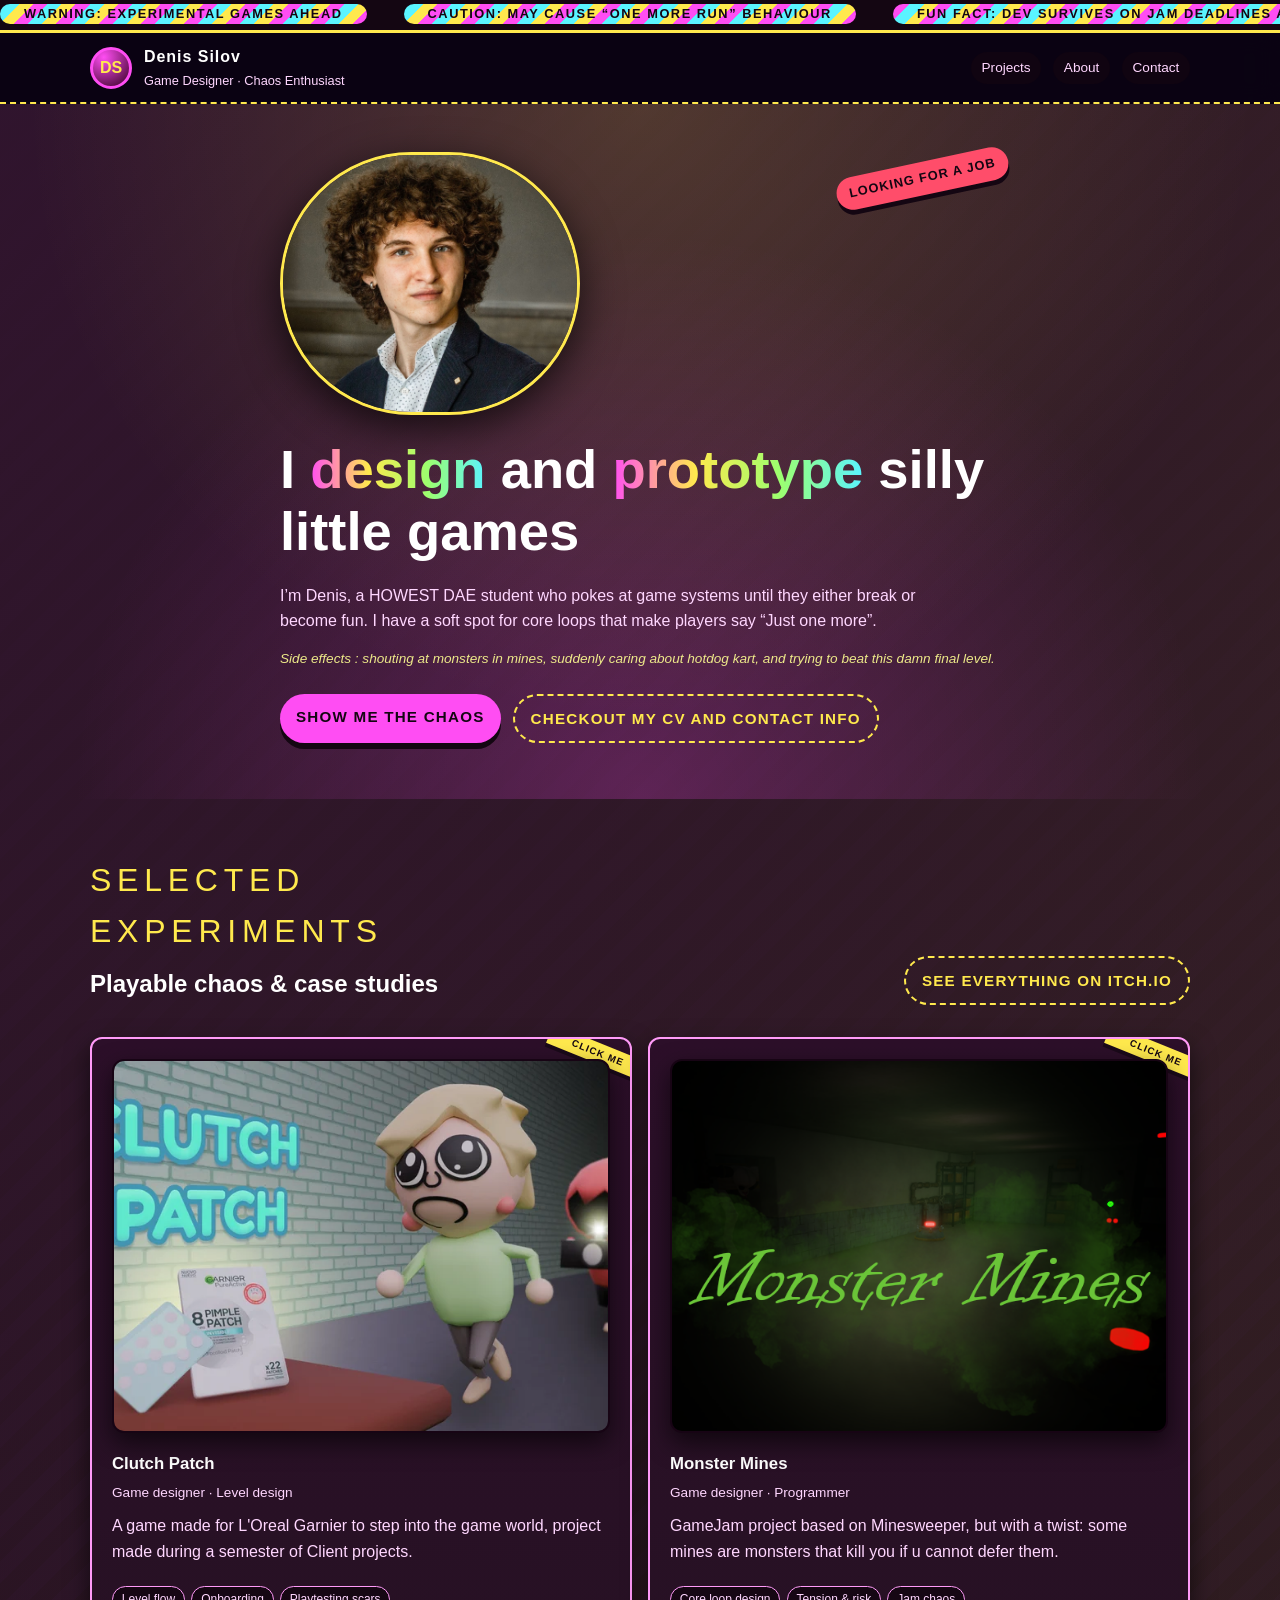
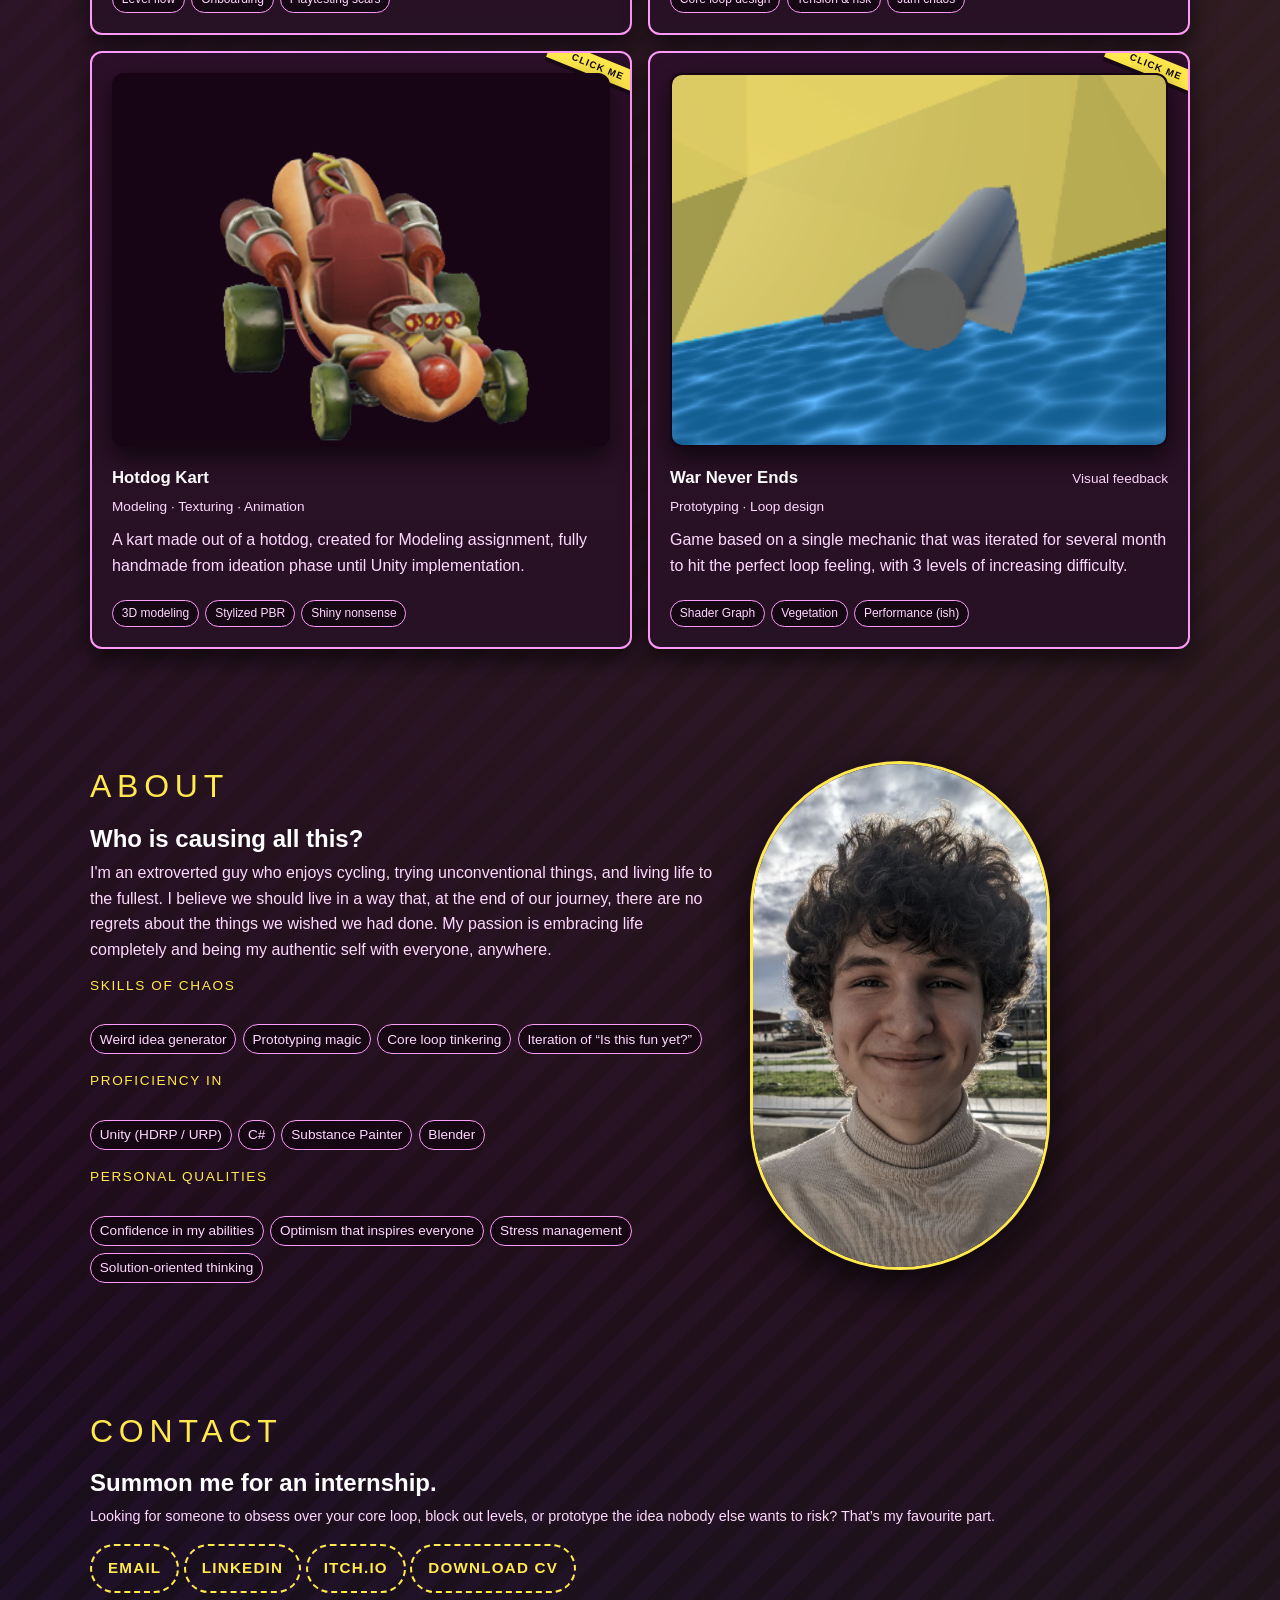
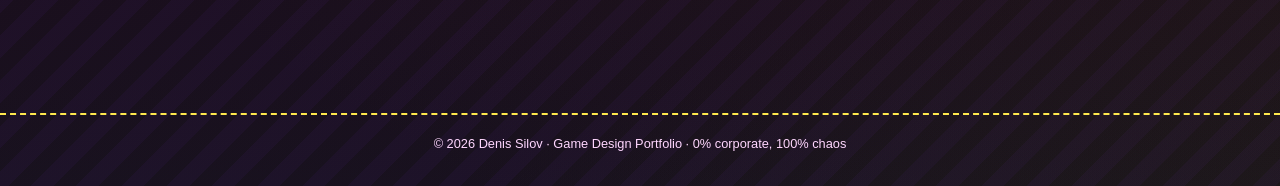
==== index.html @ 039839fe "Quick fixes" ====
<!DOCTYPE html>
<html lang="en">
<head>
  <meta charset="UTF-8" />
  <meta name="viewport" content="width=device-width, initial-scale=1.0" />
  <title>DENIS SILOV –  PORTFOLIO</title>

  <!-- MAXIMUM CHAOS STYLES -->
  <style>
    :root {
      --bg: #2a0f26;
      --surface: #271124;
      --text: #ffffff;
      --muted: #ffd7ff;
      --primary: #ff4df3;
      --primary-hover: #8fd6db;
      --border: #ff9af8;
      --container: 1100px;
      --radius: 12px;
      --shadow: 0 10px 25px rgba(0, 0, 0, 0.6);
      --pink: #ff4df3;
      --yellow: #ffe94d;
      --lime: #9dff6e;
      --cyan: #5af4ff;
      --danger: #ff4d6a;
    }

    *,
    *::before,
    *::after {
      box-sizing: border-box;
    }

    html,
    body {
      margin: 0;
      padding: 0;
    }

    body {
      font-family: Inter, Segoe UI, Roboto, Arial, sans-serif;
      line-height: 1.6;
      color: var(--text);
      min-height: 100vh;
      background:
        radial-gradient(circle at 0% 0%, #30142e 0, transparent 55%),
        radial-gradient(circle at 100% 0%, #494315 0, transparent 55%),
        radial-gradient(circle at 0% 100%, #165256 0, transparent 55%),
        radial-gradient(circle at 100% 100%, #355825 0, transparent 55%),
        repeating-linear-gradient(
          135deg,
          #140612 0,
          #140612 16px,
          #1b0820 16px,
          #1b0820 32px
        );
      background-size: 200% 200%;
      animation: bg-chaos 120s linear infinite;
    }

    img {
      max-width: 100%;
      display: block;
      border-radius: 8px;
    }

    a {
      color: var(--yellow);
      text-decoration: none;
    }
    a:hover {
      color: var(--primary-hover);
    }

    .container {
      width: min(100% - 2rem, var(--container));
      margin-inline: auto;
    }

    /* ANIMATIONS */

    @keyframes bg-chaos {
      0% { background-position: 0% 0%; }
      25% { background-position: 100% 0%; }
      50% { background-position: 100% 100%; }
      75% { background-position: 0% 100%; }
      100% { background-position: 0% 0%; }
    }

    @keyframes wiggle {
      0% { transform: rotate(-3deg); }
      25% { transform: rotate(2deg); }
      50% { transform: rotate(-1deg); }
      75% { transform: rotate(3deg); }
      100% { transform: rotate(0deg); }
    }

    @keyframes pulse-border {
      0%, 100% { box-shadow: 0 0 0 0 rgba(255, 77, 243, 0.5); }
      50% { box-shadow: 0 0 40px 6px rgba(255, 233, 77, 0.95); }
    }

    @keyframes rainbow-text {
      0% { filter: hue-rotate(0deg); }
      100% { filter: hue-rotate(360deg); }
    }

    @keyframes floaty {
      0%,100% { transform: translateY(0); }
      50% { transform: translateY(-6px); }
    }

    @keyframes sticker-bob {
      0%,100% { transform: translateY(0) rotate(-6deg); }
      50% { transform: translateY(-6px) rotate(-12deg); }
    }

    @keyframes marquee-scroll {
      0% { transform: translateX(0); }
      100% { transform: translateX(-50%); }
    }

    @keyframes tag-pop {
      0% { transform: scale(1); }
      50% { transform: scale(1.08); }
      100% { transform: scale(1); }
    }

    /* TICKER */

    .ticker-wrapper {
      overflow: hidden;
      background: #140612;
      border-bottom: 3px solid var(--yellow);
    }

    .ticker {
      display: inline-block;
      white-space: nowrap;
      animation: marquee-scroll 18s linear infinite;
      font-size: 0.8rem;
      font-weight: 800;
      text-transform: uppercase;
      letter-spacing: 0.12em;
      padding: 0.3rem 0;
      color: #140612;
    }

    .ticker span {
      background: repeating-linear-gradient(
        -45deg,
        #ff4df3 0,
        #ff4df3 10px,
        #ffe94d 10px,
        #ffe94d 20px,
        #5af4ff 20px,
        #5af4ff 30px
      );
      padding: 0.15rem 1.5rem;
      margin-right: 2rem;
      border-radius: 999px;
    }

    /* Header / nav */

    header {
      position: sticky;
      top: 0;
      background: rgba(10, 3, 18, 0.97);
      backdrop-filter: blur(10px);
      border-bottom: 2px dashed var(--yellow);
      z-index: 50;
    }

    .nav {
      display: flex;
      align-items: center;
      justify-content: space-between;
      gap: 1rem;
      padding: 0.7rem 0;
    }

    .nav-left {
      display: flex;
      align-items: center;
      gap: 0.75rem;
    }

    .logo {
      width: 42px;
      height: 42px;
      border-radius: 999px;
      border: 3px solid var(--primary);
      display: flex;
      align-items: center;
      justify-content: center;
      font-size: 1rem;
      font-weight: 900;
      color: var(--yellow);
      background: radial-gradient(circle at 30% 20%, #ff4df3, #350020);
      animation: pulse-border 2.2s infinite;
      cursor: pointer;
       transition: 0.15s ease;
    }
    .logo:hover {
        transform: translateY(-3px);
      box-shadow: 0 0 40px 6px rgba(255, 233, 77, 0.95);

    }

    .brand-text {
      display: flex;
      flex-direction: column;
      gap: 0.05rem;
    }

    .brand-name {
      font-size: 1rem;
      font-weight: 800;
      letter-spacing: 0.06em;
    }

    .brand-role {
      font-size: 0.8rem;
      color: var(--muted);
    }

    .nav-links {
      display: flex;
      gap: 0.75rem;
      flex-wrap: wrap;
      font-size: 0.85rem;
    }

    .nav-links a {
      color: var(--muted);
      padding: 0.25rem 0.6rem;
      border-radius: 999px;
      border: 1px solid transparent;
      background: rgba(20, 6, 18, 0.6);
    }

    .nav-links a:hover {
      color: var(--yellow);
      border-color: var(--primary);
      background: rgba(255, 77, 243, 0.2);
      animation: wiggle 0.35s ease-in-out;
    }

    /* Sections */

    main {
      padding-bottom: 4rem;
    }

    section {
      padding: 3.5rem 0;
      position: relative;
    }

    h1, h2, h3 {
      margin: 0 0 0.5rem;
      line-height: 1.15;
    }

    p {
      margin: 0 0 0.75rem;
      color: var(--muted);
    }

    .section-label {
      font-size: 2REM;
      text-transform: uppercase;
      letter-spacing: 0.18em;
      color: var(--yellow);
      margin-bottom: 0.75rem;
    }

    /* Hero */

    .hero {
      padding-top: 3rem;
      background:
        radial-gradient(circle at top, rgba(255, 233, 77, 0.16), transparent 65%),
        radial-gradient(circle at bottom, rgba(255, 77, 243, 0.22), transparent 60%);
    }

    .hero-grid {
      max-width: 720px;
      margin-inline: auto;
      position: relative;
    }

    .hero-text {
      text-align: left;
      position: relative;
      z-index: 2;
    }

    .hero-face {
      max-width: 300px;
      border-radius: 999px;
      border: 3px solid var(--yellow);
      box-shadow: 0 12px 40px rgba(0, 0, 0, 0.7);
      margin-bottom: 1.5rem;
      animation: floaty 2.8s ease-in-out infinite;
    }

.hero-title {
  font-size: clamp(2.4rem, 4vw + 1rem, 3.4rem);
  margin-bottom: 0.5rem;
  line-height: 1.;          /* add this (or increase) */
  padding-bottom: 0.2em;     /* extra room for descenders */
}

.hero-title span {
  background: linear-gradient(90deg, var(--pink), var(--yellow), var(--lime), var(--cyan));
  -webkit-background-clip: text;
  background-clip: text;
  color: transparent;
  animation: rainbow-text 4.5s linear infinite;
}

    .hero-subtitle {
      font-size: 1rem;
      margin-bottom: 0.9rem;
      max-width: 40rem;
    }

    .hero-note {
      font-size: 0.85rem;
      color: rgba(255, 255, 145, 0.9);
      font-style: italic;
    }

    .hero-sticker {
      position: absolute;
      right: -10px;
      top: 10px;
      background: var(--danger);
      color: #140612;
      padding: 0.4rem 0.8rem;
      border-radius: 999px;
      font-size: 0.8rem;
      font-weight: 800;
      text-transform: uppercase;
      letter-spacing: 0.08em;
      transform: rotate(-12deg);
      box-shadow: 0 5px 0 #140612;
      animation: sticker-bob 2.6s ease-in-out infinite;
    }

    .hero-actions {
      margin-top: 1.5rem;
      display: flex;
      flex-wrap: wrap;
      gap: 0.75rem;
    }

.btn {
  display: inline-block;
  background: var(--primary);
  color: #140612; /* dark text on bright bg */
  padding: 0.65rem 1rem;
  border-radius: 999px;
  border: 0;
  cursor: pointer;
  transition: 0.15s ease;
  font-size: 0.95rem;
  font-weight: 800;
  text-transform: uppercase;
  letter-spacing: 0.08em;
  box-shadow: 0 6px 0 #140612;
}

.btn:hover {
  background: var(--primary-hover);
  color: #140612;          /* force readable color on hover */
  transform: translateY(-3px);
  box-shadow: 0 9px 0 #140612;
}

.btn-secondary {
  background: transparent;
  color: var(--yellow);
  border: 2px dashed var(--yellow);
  box-shadow: none;
}

.btn-secondary:hover {
  border-style: solid;
  background: rgba(0,0,0,0.35); /* slight dark bg */
  color: var(--yellow);         /* keep strong contrast */
  transform: translateY(-3px) rotate(-1deg);
}

    /* Thumbnail frame: same ratio for every card */
.thumb-frame {
  position: relative;
  border-radius: 12px;
  border: 2px solid #170414;
  background: #170414;
  overflow: hidden;
  box-shadow: var(--shadow);
  margin-bottom: 0.75rem;
  transition: ease 0.2s;
  cursor: pointer;

  /* NEW: fixed ratio for all covers (pick one) */
  aspect-ratio: 4 / 3;      /* or 4 / 3, or 1 / 1 for squares */
}

/* Image fills the frame and is cropped nicely */
.thumb-frame img {
  width: 100%;
  height: 100%;
  object-fit: cover;          /* keeps aspect, crops overflow */
  border-radius: 8px;
}

    .thumb-frame:hover {
      transform: translateY(-6px) rotate(-1deg);
    }

    /* Tags */

    .tag-row,
    .card-tags {
      display: flex;
      flex-wrap: wrap;
      gap: 0.4rem;

    }

    .tag,
    .card-tag {
      border-radius: 999px;
      border: 1px solid var(--border);
      padding: 0.2rem 0.55rem;
      font-size: 0.75rem;
      color: var(--muted);
      background: rgba(20, 6, 18, 0.9);
      animation: tag-pop 2.4s ease-in-out infinite;
    }

    .card-tag:nth-child(2n) {
      animation-delay: 0.4s;
    }
    .card-tag:nth-child(3n) {
      animation-delay: 0.8s;
    }

    /* Projects */

    .projects-header {
      display: flex;
      justify-content: space-between;
      align-items: flex-end;
      gap: 1.5rem;
      margin-bottom: 2rem;
      flex-wrap: wrap;
    }

    .projects-header p {
      max-width: 28rem;
    }

    .grid {
      display: grid;
      gap: 1rem;
      grid-template-columns: repeat(12, 1fr);
    }

    .col-6 {
      grid-column: span 6;
    }

    .card {
      background: linear-gradient(180deg, #2c0f29, var(--surface));
      border: 2px solid var(--border);
      border-radius: var(--radius);
      padding: 1.25rem;
      box-shadow: var(--shadow);
      display: flex;
      flex-direction: column;
      gap: 0.6rem;
      position: relative;
      overflow: hidden;
    }

    .card::before {
      content: "CLICK ME";
      position: absolute;
      top: 4px;
      right: -20px;
      background: var(--yellow);
      color: #140612;
      font-size: 0.6rem;
      font-weight: 800;
      letter-spacing: 0.12em;
      text-transform: uppercase;
      padding: 0.15rem 1.5rem;
      transform: rotate(22deg);
      box-shadow: 0 4px 0 rgba(0,0,0,0.4);
    }

    .card-header {
      display: flex;
      justify-content: space-between;
      gap: 0.75rem;
      align-items: baseline;
    }

    .card-title {
      font-size: 1.05rem;
      font-weight: 800;
    }

    .card-meta {
      font-size: 0.85rem;
      color: var(--muted);
    }

    /* About & skills */

    .about-grid {
      display: grid;
      gap: 2rem;
      grid-template-columns: repeat(12, 1fr);
      align-items: flex-start;
    }

    .about-text {
      grid-column: span 7;
    }

    .skills-card {
      grid-column: span 5;
    }

    .skills-groups {
      display: grid;
      gap: 1rem;
    }

    .skills-group-title {
      font-size: 0.85rem;
      text-transform: uppercase;
      letter-spacing: 0.12em;
      color: var(--yellow);
    }

    .skills-list {
      display: flex;
      flex-wrap: wrap;
      gap: 0.4rem;
      font-size: 0.85rem;
    }

    .skills-list span {
      border-radius: 999px;
      border: 1px solid var(--border);
      padding: 0.2rem 0.55rem;
      background: rgba(20, 6, 18, 0.9);
      color: var(--muted);
      animation: tag-pop 2.2s ease-in-out infinite;
    }

    /* Contact */

    .contact-inner {
      max-width: 60rem;

    }

    .contact-meta {
      font-size: 0.9rem;
      margin-bottom: 1rem;
    }

    .platform-bar {
      display: flex;
      flex-wrap: wrap;
      gap: 0.75rem;
      margin-top: 0.5rem;
      font-size: 0.9rem;
    }

    .platform-pill {
      border-radius: 999px;
      border: 1px solid var(--border);
      padding: 0.35rem 0.75rem;
      background: rgba(15, 23, 42, 0.9);
      display: inline-flex;
      align-items: center;
      gap: 0.4rem;
    }

    /* Footer */

    footer {
      border-top: 2px dashed var(--yellow);
      color: var(--muted);
      padding: 1.2rem 0 2rem;
      text-align: center;
      font-size: 0.8rem;
    }

    @media (max-width: 800px) {
      .nav {
        flex-direction: column;
        align-items: flex-start;
      }

      .about-grid {
        grid-template-columns: repeat(12, 1fr);
      }

      .about-text,
      .skills-card {
        grid-column: span 12;
      }

      .col-6 {
        grid-column: span 12;
      }

      section {
        padding: 3rem 0;
      }
    }

    /* Accessibility: disable chaos for reduced motion */
    @media (prefers-reduced-motion: reduce) {
      * {
        animation: none !important;
        transition: none !important;
      }
    }
  </style>
</head>
<body>
  <!-- CHAOS TICKER -->
<div class="ticker-wrapper">
  <div class="ticker">
    <div class="ticker-track">
      <span>WARNING: EXPERIMENTAL GAMES AHEAD</span>
      <span>CAUTION: MAY CAUSE “ONE MORE RUN” BEHAVIOUR</span>
      <span>FUN FACT: DEV SURVIVES ON JAM DEADLINES AND COFFEE</span>
      <span>WARNING: EXPERIMENTAL GAMES AHEAD</span>
      <span>CAUTION: MAY CAUSE “ONE MORE RUN” BEHAVIOUR</span>
      <span>FUN FACT: DEV SURVIVES ON JAM DEADLINES AND COFFEE</span>
    </div>
  </div>
</div>

  <!-- Header / navigation -->
  <header>
    <div class="container nav">
      <div class="nav-left">
        <a href="" class="logo">DS</a>
        <div class="brand-text">
          <div class="brand-name">Denis Silov</div>
          <div class="brand-role">Game Designer · Chaos Enthusiast</div>
        </div>
      </div>
      <nav class="nav-links">
        <a href="#projects">Projects</a>
        <a href="#about">About</a>
        <!-- <a href="#skills">Skills</a> -->
        <a href="#contact">Contact</a>
      </nav>
    </div>
  </header>

  <main>
    <!-- Hero -->
    <section class="hero">
      <div class="container hero-grid">
        <div class="hero-text">
          <div class="hero-sticker">Looking for a job </div>
          <!-- <p class="section-label">Portfolio of a very lawless game designer</p> -->
          <img class="hero-face" src="Content/MyBeautifulFace.jpg"
               alt="Picture of Denis Silov" />
          <h1 class="hero-title">
            I <span>design</span> and <span>prototype</span> silly little games
          
          </h1>
          <p class="hero-subtitle">
            I’m Denis, a HOWEST DAE student who pokes at game systems until they either break
            or become fun. I have a soft spot for core loops that make players say “Just one more”.
          </p>
          <p class="hero-note">
            Side effects : shouting at monsters in mines, suddenly caring about hotdog kart,
            and trying to beat this damn final level.
          </p>
          <div class="hero-actions">
            <a href="#projects" class="btn">Show me the chaos</a>
            <a href="#contact" class="btn btn-secondary">Checkout my CV and contact info</a>
          </div>
        </div>
      </div>
    </section>

    <!-- Projects -->
    <section id="projects">
      <div class="container">
        <div class="projects-header">
          <div>
            <p class="section-label">Selected experiments</p>
            <h2>Playable chaos & case studies</h2>
          </div>
          <a href="#" class="btn btn-secondary">See everything on itch.io</a>
        </div>

        <div class="grid">
           <!-- Clutch PAtch -->
          <article class="card col-6" onclick="location.href='clutch-patch.html'">
            <div class="thumb-frame">
              <img src="Content/ClutchPatch.png" alt="Clutch Patch cover" />
            </div>
            <div class="card-header">
              <div>
                <h3 class="card-title">Clutch Patch </h3>
                <div class="card-meta">Game designer · Level design</div>
              </div>
              <!-- <div class="card-meta">Onboarding focus</div> -->
            </div>
            <p>
             A game made for L'Oreal Garnier to step into the game world,
              project made during a semester of Client projects. 
            </p>
            <div class="card-tags">
              <span class="card-tag">Level flow</span>
              <span class="card-tag">Onboarding</span>
              <span class="card-tag">Playtesting scars</span>
            </div>
          </article>

          <!-- Monster Mines -->
          <article class="card col-6" onclick="location.href='monster-mines.html'">
            <div class="thumb-frame">
              <img src="Content/MonsterMines.png" alt="Monster Mines cover" />
            </div>
            <div class="card-header">
              <div>
                <h3 class="card-title">Monster Mines </h3>
                <div class="card-meta">Game designer · Programmer</div>
              </div>
            </div>
            <p>
              GameJam project based on Minesweeper, but with a twist: 
              some mines are monsters that kill you if u cannot defer them.
            </p>
            <div class="card-tags">
              <span class="card-tag">Core loop design</span>
              <span class="card-tag">Tension & risk</span>
              <span class="card-tag">Jam chaos</span>
            </div>
          </article>

          <!-- Kart -->
          <article class="card col-6" onclick="location.href='kart.html'">
            <div class="thumb-frame">
              <img src="Content/Kart.png" alt="Kart render" />
            </div>
            <div class="card-header">
              <div>
                <h3 class="card-title">Hotdog Kart </h3>
                <div class="card-meta">Modeling · Texturing · Animation</div>
              </div>
            </div>
            <p>
              A kart made out of a hotdog, created for Modeling assignment, fully handmade from ideation phase until Unity implementation. 
            <div class="card-tags">
              <span class="card-tag">3D modeling</span>
              <span class="card-tag">Stylized PBR</span>
              <span class="card-tag">Shiny nonsense</span>
            </div>
          </article>

         

          <!-- Shader Playground -->
          <article class="card col-6" onclick="location.href='war-never-ends.html'">
            <div class="thumb-frame">
              <img src="Content/WarNeverEndsThumbnail.png" alt="War Never Ends cover" />
            </div>
            <div class="card-header">
              <div>
                <h3 class="card-title">War Never Ends </h3>
                <div class="card-meta">Prototyping · Loop design</div>
              </div>
              <div class="card-meta">Visual feedback</div>
            </div>
            <p>
             Game based on a single mechanic that was iterated for several month to hit the perfect loop feeling, with 3 levels of increasing difficulty.
            </p>
            <div class="card-tags">
              <span class="card-tag">Shader Graph</span>
              <span class="card-tag">Vegetation</span>
              <span class="card-tag">Performance (ish)</span>
            </div>
          </article>
        </div>
      </div>
    </section>

    <!-- About & skills -->
    <section id="about">
      <div class="container about-grid">
        <div class="about-text">
          <p class="section-label">About</p>
          <h2>Who is causing all this?</h2>
          <p>
        I'm an extroverted guy who enjoys cycling, 
         trying unconventional things, and living life to the fullest.
          I believe we should live in a way that, at the end of our journey,
           there are no regrets about the things we wished we had done.
            My passion is embracing life completely and being my authentic self 
            with everyone, anywhere. 
          </p>
          <!-- <p>
            Most days I live in Unity (HDRP/URP) and C#, bouncing between design and implementation
            so I can break things fast and fix them slightly slower. I love core loops,
            systems that talk to each other, and giving players decisions that feel risky but fair.
          </p> -->

          <div class="skills-groups" id="skills">
            <p class="skills-group-title">Skills of chaos</p>
            <div class="skills-list">
              <span>Weird idea generator</span>
              <span>Prototyping magic</span>
              <span>Core loop tinkering</span>
              <span>Iteration of “Is this fun yet?” </span>
            </div>
            <p class="skills-group-title">Proficiency in</p>
            <div class="skills-list">
              <span>Unity (HDRP / URP)</span>
              <span>C#</span>
              <span>Substance Painter</span>
              <span>Blender</span>
            </div>
            <p class="skills-group-title">Personal qualities</p>
            <div class="skills-list">
              <span>Confidence in my abilities</span>
              <span>Optimism that inspires everyone</span>
              <span>Stress management</span>
              <span>Solution-oriented thinking</span>
            </div>
          </div>
        </div>

        <aside class="skills-card">
          <img class="hero-face" src="Content/SunnyMe.jpg" alt="Denis outside" />
        </aside>
      </div>
    </section>

    <!-- Contact -->
    <section id="contact">
      <div class="container">
        <p class="section-label">Contact</p>
        <div class="contact-inner">
          <h2>Summon me for an internship.</h2>
          <p class="contact-meta">
            Looking for someone to obsess over your core loop, block out levels, or prototype
            the idea nobody else wants to risk? That’s my favourite part.
          </p>

          <!-- <div class="platform-bar"> -->
            <div class="btn btn-secondary"> 
               <a href="mailto:denis4evere@gmail.com"
                    target="_blank" rel="noopener noreferrer">Email</a>
            </div>
            <div class="  btn btn-secondary">
               <a href="https://www.linkedin.com/in/denis-silov-a323112b9"
                    target="_blank" rel="noopener noreferrer">LinkedIn</a>
            </div>
            <div class="  btn btn-secondary">
               <a href="https://qyspo.itch.io/"
                    target="_blank" rel="noopener noreferrer">itch.io</a>
            </div>
            <div class="  btn btn-secondary">
               <a href="https://drive.google.com/uc?export=download&id=1EpOQsWBAXpa-mvHwwE9I8Mz8RlK03N2x"
                    target="_blank" rel="noopener noreferrer">Download CV</a>
            </div>
          </div>
        </div>
      </div>
    </section>
  </main>

  <footer>
    © 2026 Denis Silov · Game Design Portfolio · 0% corporate, 100% chaos
  </footer>
</body>
</html>
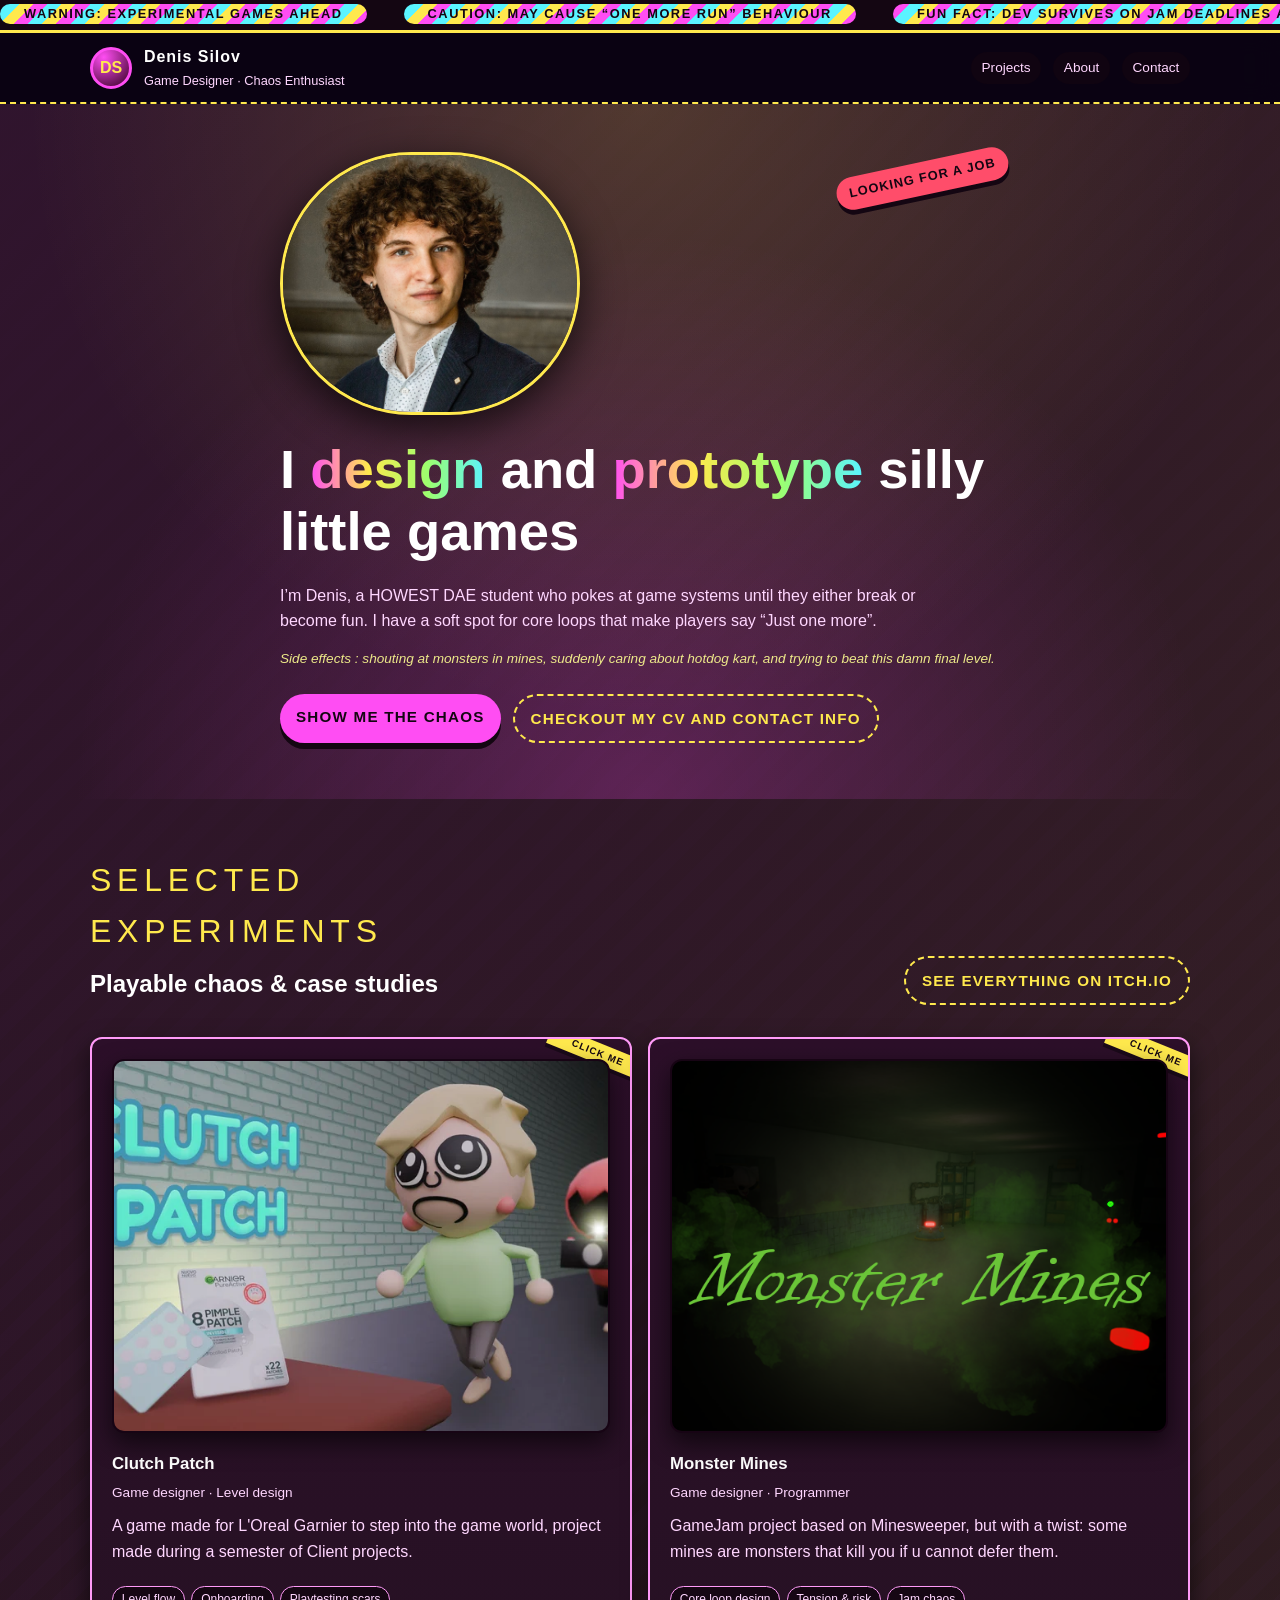
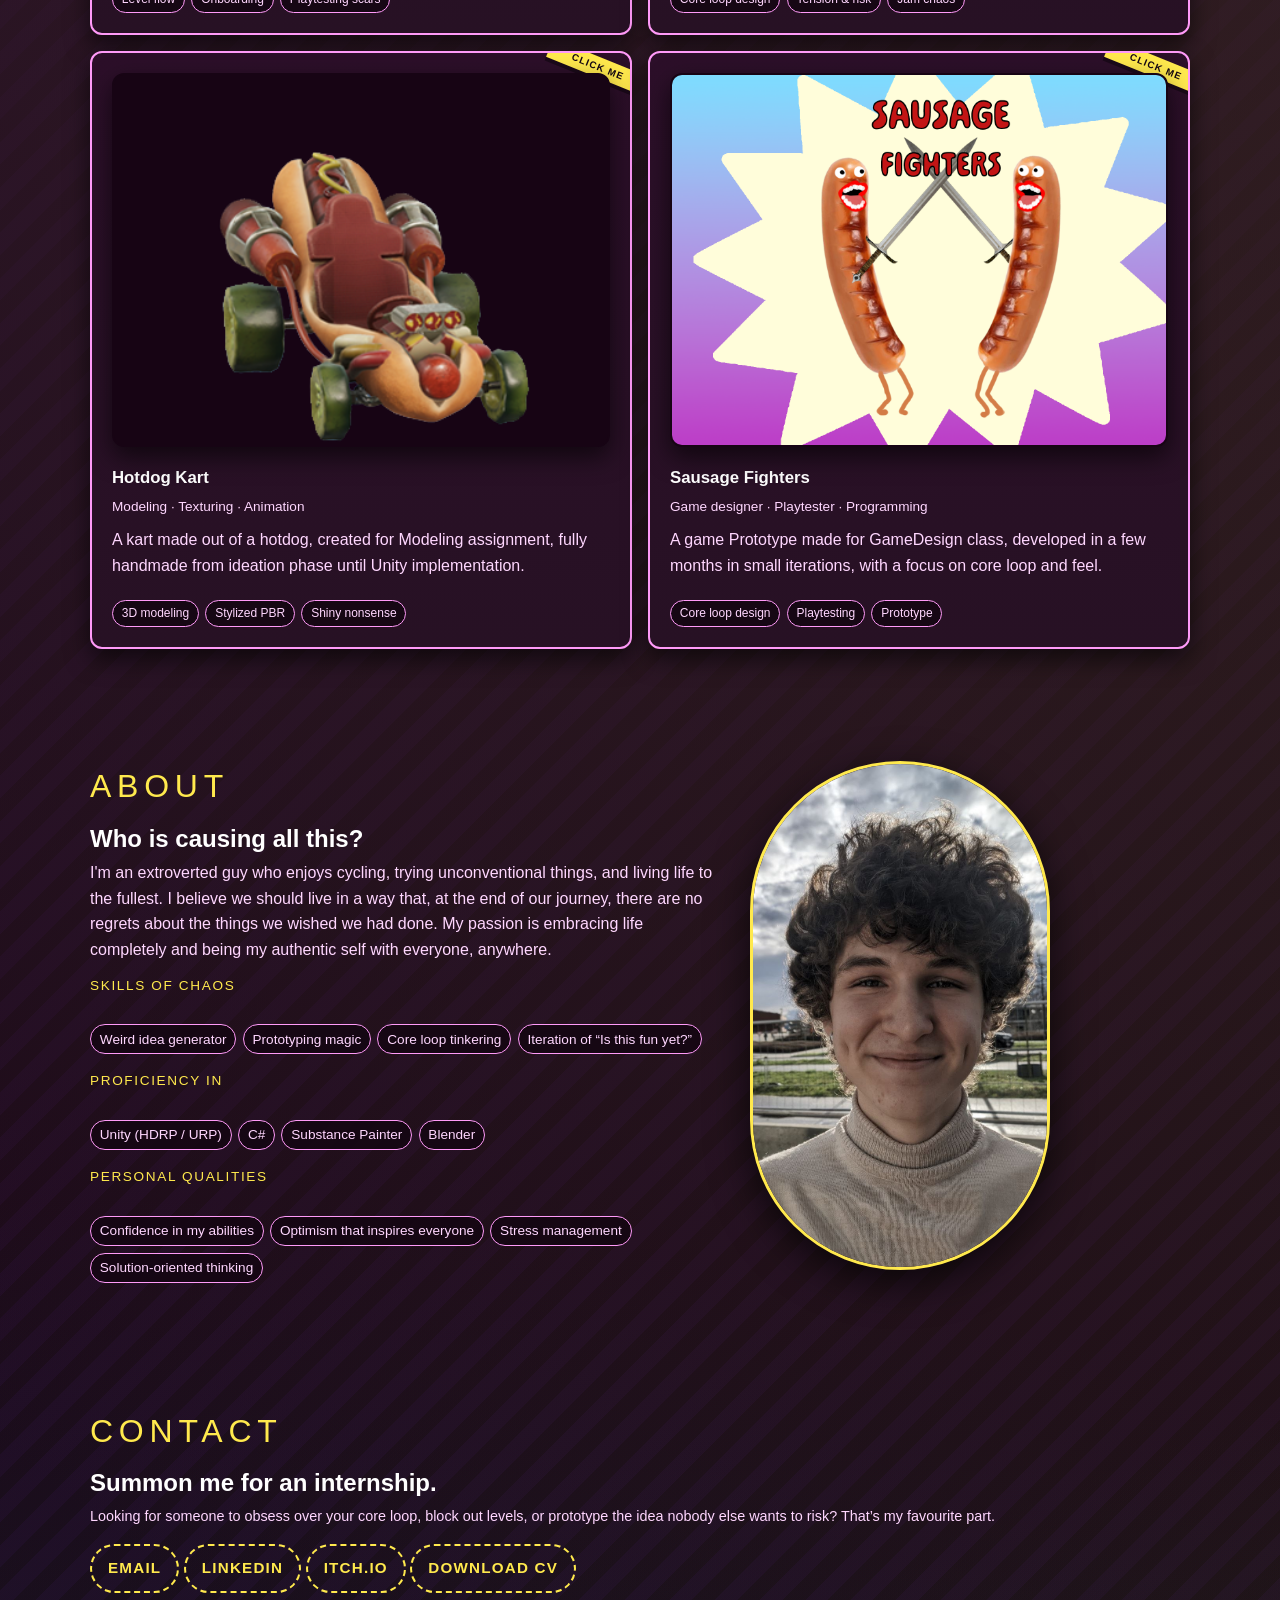
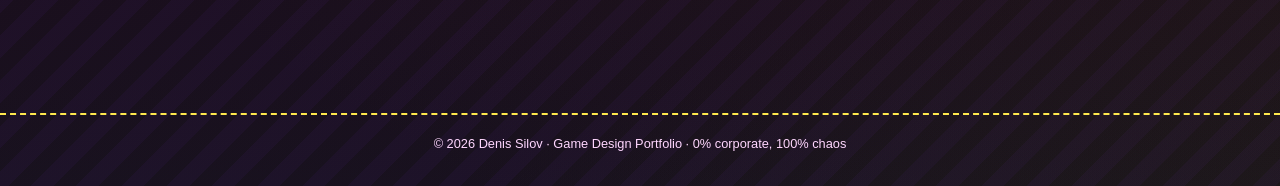
==== commit f428dca9: "SausageFighter" ====
--- a/index.html
+++ b/index.html
@@ -782,24 +782,23 @@
          
 
           <!-- Shader Playground -->
-          <article class="card col-6" onclick="location.href='war-never-ends.html'">
+          <article class="card col-6" onclick="location.href='SausageFighters.html'">
             <div class="thumb-frame">
-              <img src="Content/WarNeverEndsThumbnail.png" alt="War Never Ends cover" />
+              <img src="Content/SausageFighters.png" alt="Sausage Fighters render" />
             </div>
             <div class="card-header">
               <div>
-                <h3 class="card-title">War Never Ends </h3>
-                <div class="card-meta">Prototyping · Loop design</div>
+                <h3 class="card-title">Sausage Fighters </h3>
+                <div class="card-meta">Game designer · Playtester · Programming</div>
               </div>
-              <div class="card-meta">Visual feedback</div>
             </div>
             <p>
-             Game based on a single mechanic that was iterated for several month to hit the perfect loop feeling, with 3 levels of increasing difficulty.
+              A game Prototype made for GameDesign class, developed in a few months in small iterations, with a focus on core loop and feel.
             </p>
             <div class="card-tags">
-              <span class="card-tag">Shader Graph</span>
-              <span class="card-tag">Vegetation</span>
-              <span class="card-tag">Performance (ish)</span>
+              <span class="card-tag">Core loop design</span>
+              <span class="card-tag">Playtesting</span>
+              <span class="card-tag">Prototype</span>
             </div>
           </article>
         </div>
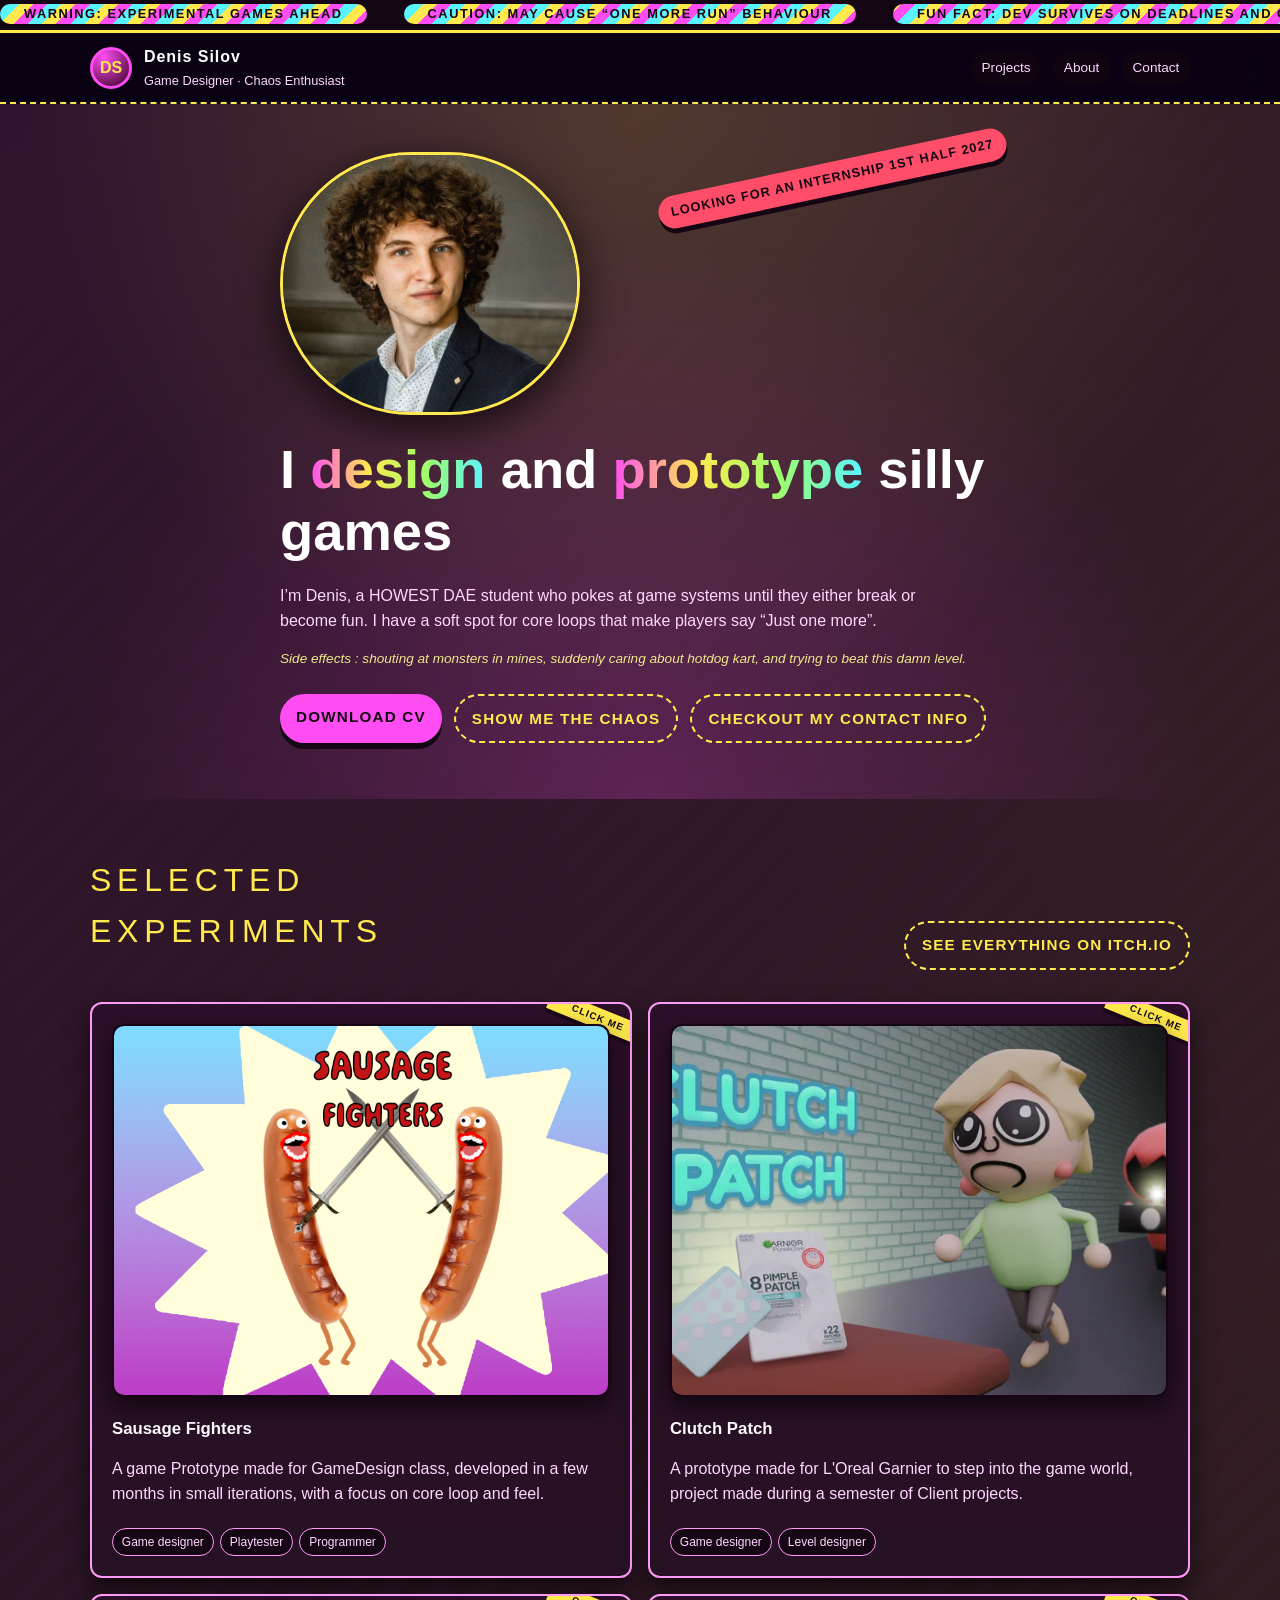
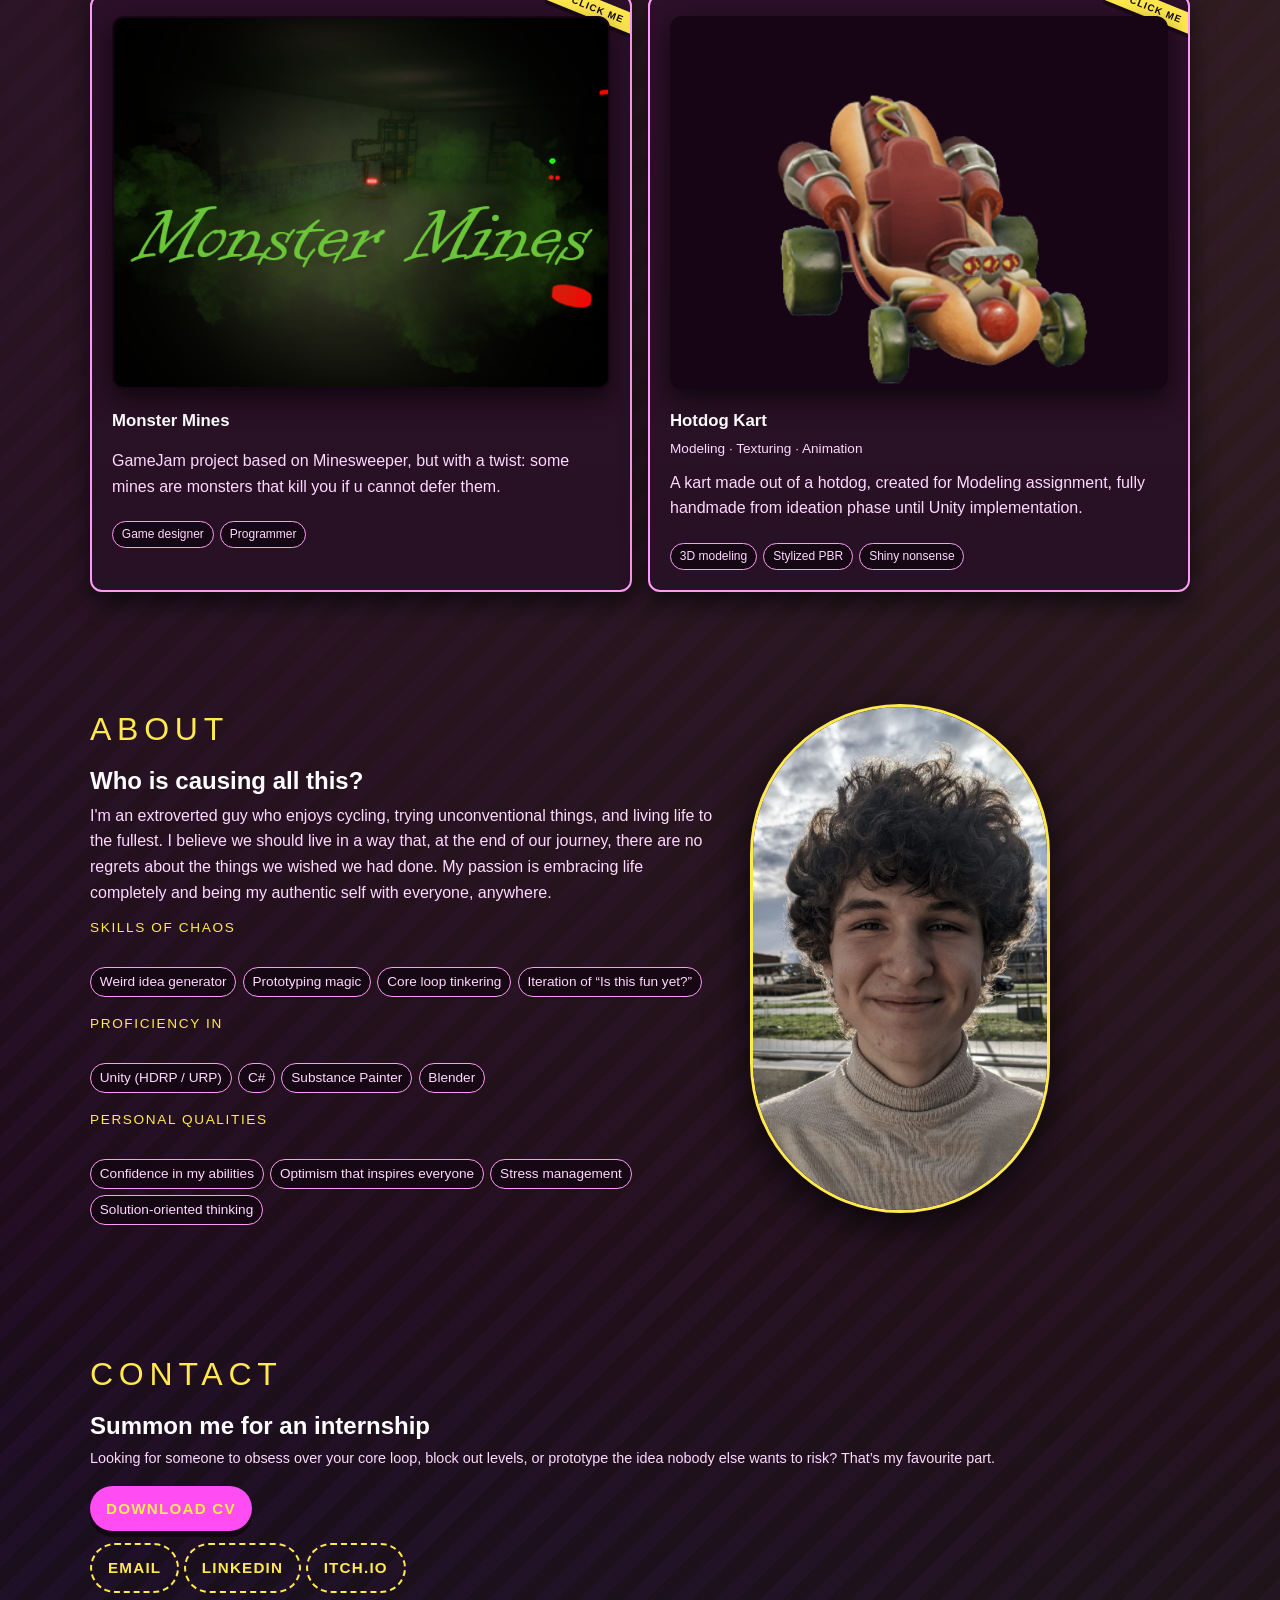
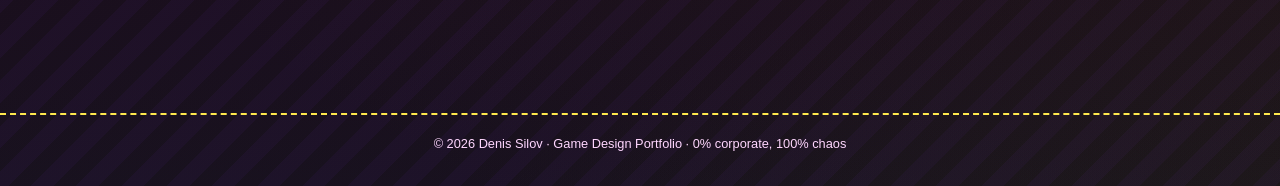
==== commit 6a4931db: "Added a lot and changed a lot, finished the job" ====
--- a/index.html
+++ b/index.html
@@ -646,10 +646,16 @@
     <div class="ticker-track">
       <span>WARNING: EXPERIMENTAL GAMES AHEAD</span>
       <span>CAUTION: MAY CAUSE “ONE MORE RUN” BEHAVIOUR</span>
-      <span>FUN FACT: DEV SURVIVES ON JAM DEADLINES AND COFFEE</span>
+      <span>FUN FACT: DEV SURVIVES ON DEADLINES AND COFFEE</span>
       <span>WARNING: EXPERIMENTAL GAMES AHEAD</span>
       <span>CAUTION: MAY CAUSE “ONE MORE RUN” BEHAVIOUR</span>
-      <span>FUN FACT: DEV SURVIVES ON JAM DEADLINES AND COFFEE</span>
+      <span>FUN FACT: DEV SURVIVES ON DEADLINES AND COFFEE</span>
+      <span>WARNING: EXPERIMENTAL GAMES AHEAD</span>
+      <span>CAUTION: MAY CAUSE “ONE MORE RUN” BEHAVIOUR</span>
+      <span>FUN FACT: DEV SURVIVES ON DEADLINES AND COFFEE</span>
+      <span>WARNING: EXPERIMENTAL GAMES AHEAD</span>
+      <span>CAUTION: MAY CAUSE “ONE MORE RUN” BEHAVIOUR</span>
+      <span>FUN FACT: DEV SURVIVES ON DEADLINES AND COFFEE</span>
     </div>
   </div>
 </div>
@@ -678,12 +684,12 @@
     <section class="hero">
       <div class="container hero-grid">
         <div class="hero-text">
-          <div class="hero-sticker">Looking for a job </div>
+          <div class="hero-sticker">Looking for an internship 1st half 2027</div>
           <!-- <p class="section-label">Portfolio of a very lawless game designer</p> -->
           <img class="hero-face" src="Content/MyBeautifulFace.jpg"
                alt="Picture of Denis Silov" />
           <h1 class="hero-title">
-            I <span>design</span> and <span>prototype</span> silly little games
+            I <span>design</span> and <span>prototype</span> silly  games
           
           </h1>
           <p class="hero-subtitle">
@@ -692,11 +698,12 @@
           </p>
           <p class="hero-note">
             Side effects : shouting at monsters in mines, suddenly caring about hotdog kart,
-            and trying to beat this damn final level.
+            and trying to beat this damn level.
           </p>
           <div class="hero-actions">
-            <a href="#projects" class="btn">Show me the chaos</a>
-            <a href="#contact" class="btn btn-secondary">Checkout my CV and contact info</a>
+            <a href="https://drive.google.com/uc?export=download&id=1EpOQsWBAXpa-mvHwwE9I8Mz8RlK03N2x" class="btn" target="_blank">Download CV</a>
+            <a href="#projects" class="btn btn-secondary">Show me the chaos</a>
+            <a href="#contact" class="btn btn-secondary">Checkout my contact info</a>
           </div>
         </div>
       </div>
@@ -706,14 +713,34 @@
     <section id="projects">
       <div class="container">
         <div class="projects-header">
-          <div>
+          
             <p class="section-label">Selected experiments</p>
-            <h2>Playable chaos & case studies</h2>
-          </div>
-          <a href="#" class="btn btn-secondary">See everything on itch.io</a>
+            <!-- <h2>Playable chaos & case studies</h2> -->
+          
+          <a href="https://qyspo.itch.io/" class="btn btn-secondary" target="_blank">See everything on itch.io</a>
         </div>
 
         <div class="grid">
+          <!-- Sausage Fighters -->
+          <article class="card col-6" onclick="location.href='SausageFighters.html'">
+            <div class="thumb-frame">
+              <img src="Content/SausageFighters.png" alt="Sausage Fighters render" />
+            </div>
+            <div class="card-header">
+              <div>
+                <h3 class="card-title">Sausage Fighters </h3>
+                <!-- <div class="card-meta"> ·  · </div> -->
+              </div>
+            </div>
+            <p>
+              A game Prototype made for GameDesign class, developed in a few months in small iterations, with a focus on core loop and feel.
+            </p>
+            <div class="card-tags">
+              <span class="card-tag">Game designer</span>
+              <span class="card-tag">Playtester</span>
+              <span class="card-tag">Programmer</span>
+            </div>
+          </article>
            <!-- Clutch PAtch -->
           <article class="card col-6" onclick="location.href='clutch-patch.html'">
             <div class="thumb-frame">
@@ -722,18 +749,18 @@
             <div class="card-header">
               <div>
                 <h3 class="card-title">Clutch Patch </h3>
-                <div class="card-meta">Game designer · Level design</div>
+                <!-- <div class="card-meta"> · </div> -->
               </div>
               <!-- <div class="card-meta">Onboarding focus</div> -->
             </div>
             <p>
-             A game made for L'Oreal Garnier to step into the game world,
+             A prototype made for L'Oreal Garnier to step into the game world,
               project made during a semester of Client projects. 
             </p>
             <div class="card-tags">
-              <span class="card-tag">Level flow</span>
-              <span class="card-tag">Onboarding</span>
-              <span class="card-tag">Playtesting scars</span>
+              <span class="card-tag">Game designer</span>
+              <span class="card-tag">Level designer</span>
+              <!-- <span class="card-tag">Playtesting scars</span> -->
             </div>
           </article>
 
@@ -745,7 +772,7 @@
             <div class="card-header">
               <div>
                 <h3 class="card-title">Monster Mines </h3>
-                <div class="card-meta">Game designer · Programmer</div>
+                <!-- <div class="card-meta"> · </div> -->
               </div>
             </div>
             <p>
@@ -753,14 +780,14 @@
               some mines are monsters that kill you if u cannot defer them.
             </p>
             <div class="card-tags">
-              <span class="card-tag">Core loop design</span>
-              <span class="card-tag">Tension & risk</span>
-              <span class="card-tag">Jam chaos</span>
+              <span class="card-tag">Game designer</span>
+              <span class="card-tag">Programmer</span>
+              <!-- <span class="card-tag">Jam chaos</span> -->
             </div>
           </article>
 
           <!-- Kart -->
-          <article class="card col-6" onclick="location.href='kart.html'">
+          <article class="card col-6" onclick="location.href='hotdogkart.html'">
             <div class="thumb-frame">
               <img src="Content/Kart.png" alt="Kart render" />
             </div>
@@ -781,26 +808,7 @@
 
          
 
-          <!-- Shader Playground -->
-          <article class="card col-6" onclick="location.href='SausageFighters.html'">
-            <div class="thumb-frame">
-              <img src="Content/SausageFighters.png" alt="Sausage Fighters render" />
-            </div>
-            <div class="card-header">
-              <div>
-                <h3 class="card-title">Sausage Fighters </h3>
-                <div class="card-meta">Game designer · Playtester · Programming</div>
-              </div>
-            </div>
-            <p>
-              A game Prototype made for GameDesign class, developed in a few months in small iterations, with a focus on core loop and feel.
-            </p>
-            <div class="card-tags">
-              <span class="card-tag">Core loop design</span>
-              <span class="card-tag">Playtesting</span>
-              <span class="card-tag">Prototype</span>
-            </div>
-          </article>
+          
         </div>
       </div>
     </section>
@@ -861,16 +869,20 @@
       <div class="container">
         <p class="section-label">Contact</p>
         <div class="contact-inner">
-          <h2>Summon me for an internship.</h2>
+          <h2>Summon me for an internship</h2>
           <p class="contact-meta">
             Looking for someone to obsess over your core loop, block out levels, or prototype
             the idea nobody else wants to risk? That’s my favourite part.
+            <div class="  btn btn">
+               <a href="https://drive.google.com/uc?export=download&id=1EpOQsWBAXpa-mvHwwE9I8Mz8RlK03N2x"
+                    target="_blank" rel="noopener noreferrer">Download CV</a>
+            </div>
           </p>
-
           <!-- <div class="platform-bar"> -->
             <div class="btn btn-secondary"> 
                <a href="mailto:denis4evere@gmail.com"
-                    target="_blank" rel="noopener noreferrer">Email</a>
+                    target="_blank" rel="noopener noreferrer">Email    
+                  </a>
             </div>
             <div class="  btn btn-secondary">
                <a href="https://www.linkedin.com/in/denis-silov-a323112b9"
@@ -879,10 +891,6 @@
             <div class="  btn btn-secondary">
                <a href="https://qyspo.itch.io/"
                     target="_blank" rel="noopener noreferrer">itch.io</a>
-            </div>
-            <div class="  btn btn-secondary">
-               <a href="https://drive.google.com/uc?export=download&id=1EpOQsWBAXpa-mvHwwE9I8Mz8RlK03N2x"
-                    target="_blank" rel="noopener noreferrer">Download CV</a>
             </div>
           </div>
         </div>
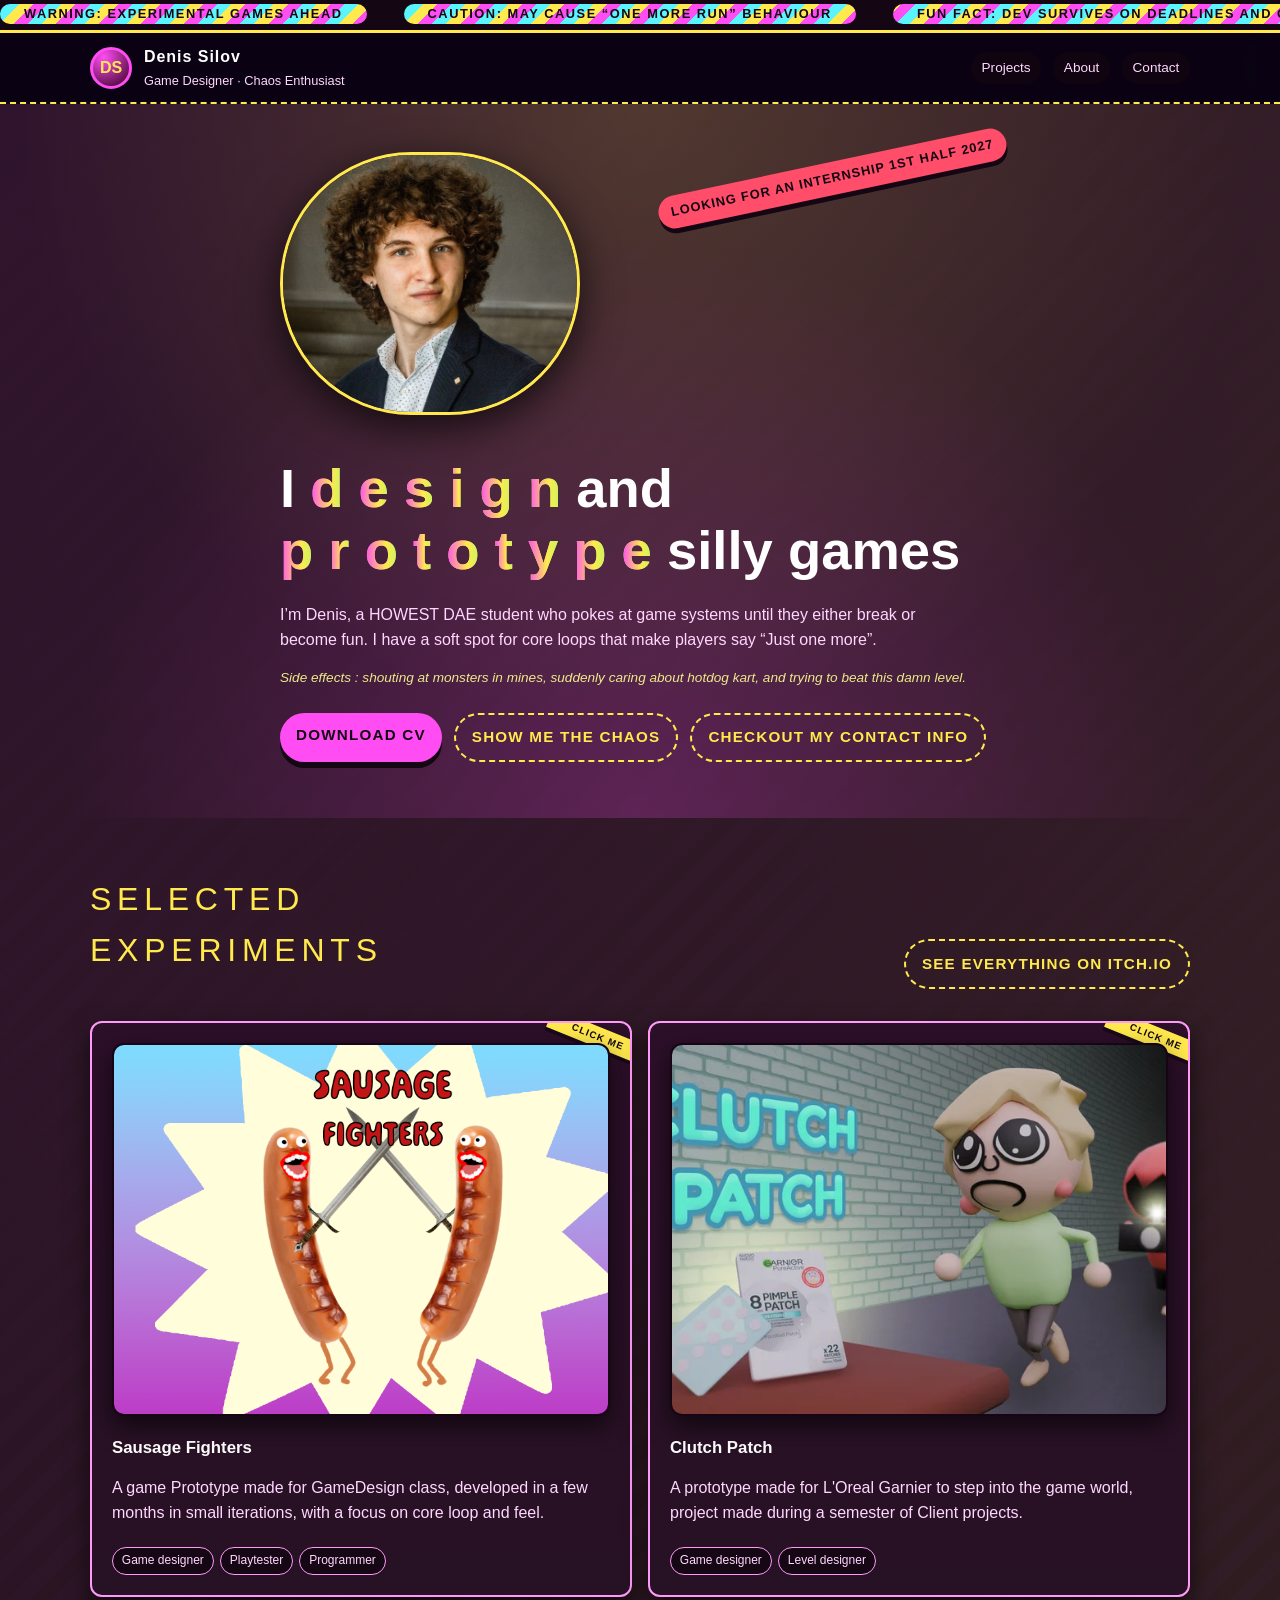
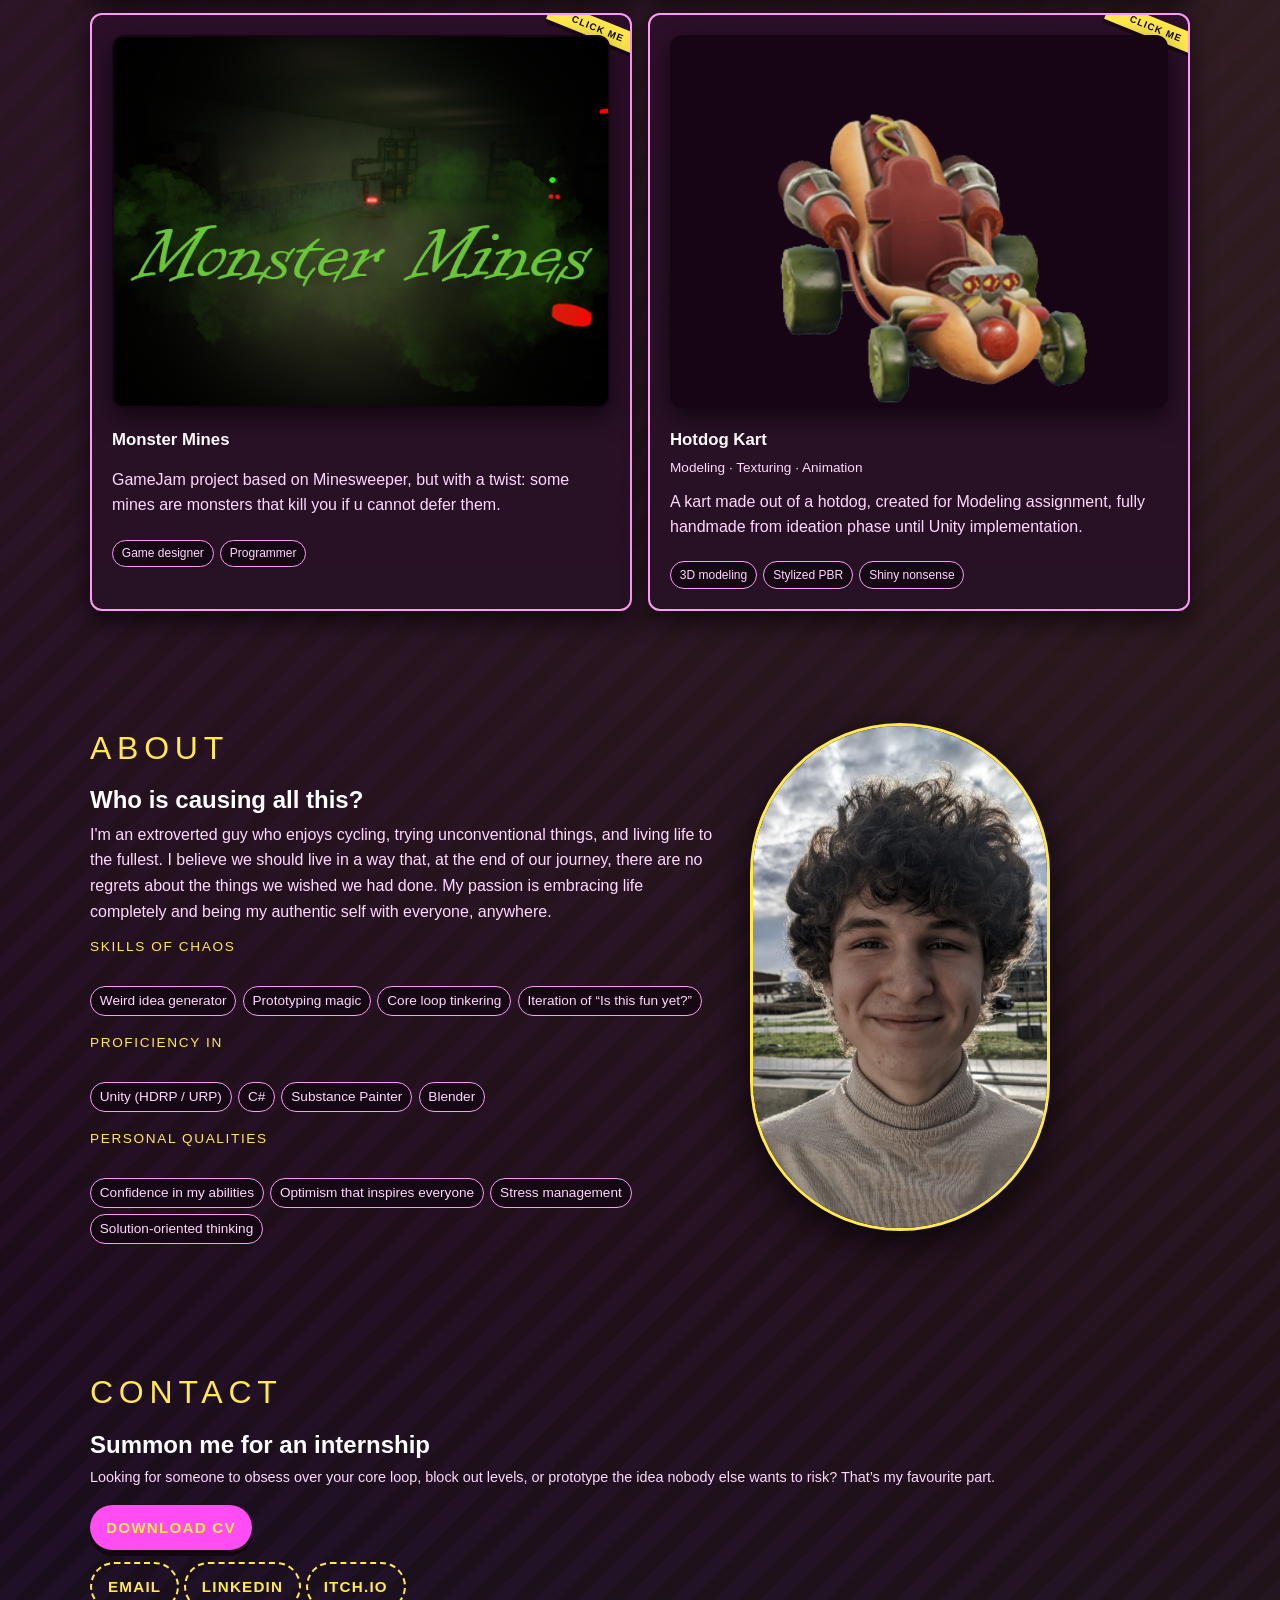
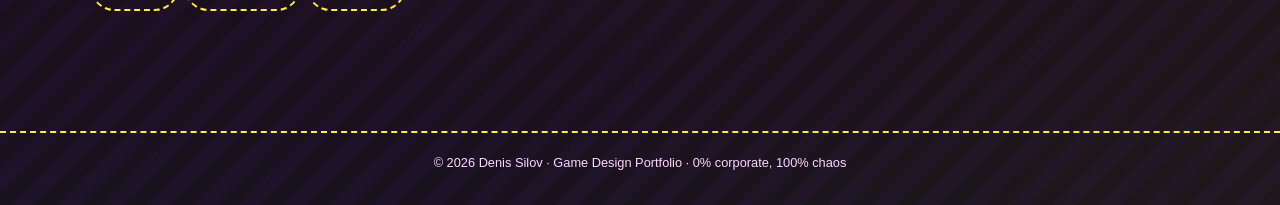
==== commit 6a19a4a2: "Made the silly words jump around" ====
--- a/index.html
+++ b/index.html
@@ -94,16 +94,62 @@
       75% { transform: rotate(3deg); }
       100% { transform: rotate(0deg); }
     }
+    @keyframes gradient-bounce {
+  0%,
+  100% {
+    transform: translateY(0) scale(1);
+    background-position: 0% 50%;
+  }
+
+  35% {
+    transform: translateY(-0.12em) scale(1.05, 0.95);
+  }
+
+  55% {
+    transform: translateY(0.03em) scale(0.97, 1.04);
+    background-position: 100% 50%;
+  }
+
+  75% {
+    transform: translateY(-0.045em) scale(1.02, 0.98);
+  }
+}
 
     @keyframes pulse-border {
       0%, 100% { box-shadow: 0 0 0 0 rgba(255, 77, 243, 0.5); }
       50% { box-shadow: 0 0 40px 6px rgba(255, 233, 77, 0.95); }
     }
 
-    @keyframes rainbow-text {
-      0% { filter: hue-rotate(0deg); }
-      100% { filter: hue-rotate(360deg); }
-    }
+   @keyframes rainbow-text {
+  0% {
+    filter: hue-rotate(0deg);
+  }
+
+  100% {
+    filter: hue-rotate(360deg);
+  }
+}
+
+@keyframes gradient-bounce {
+  0%,
+  100% {
+    transform: translateY(0) scale(1);
+    background-position: 0% 50%;
+  }
+
+  35% {
+    transform: translateY(-0.12em) scale(1.05, 0.95);
+  }
+
+  55% {
+    transform: translateY(0.03em) scale(0.97, 1.04);
+    background-position: 100% 50%;
+  }
+
+  75% {
+    transform: translateY(-0.045em) scale(1.02, 0.98);
+  }
+}
 
     @keyframes floaty {
       0%,100% { transform: translateY(0); }
@@ -313,12 +359,31 @@
   padding-bottom: 0.2em;     /* extra room for descenders */
 }
 
-.hero-title span {
-  background: linear-gradient(90deg, var(--pink), var(--yellow), var(--lime), var(--cyan));
+    .hero-title span {
+  display: inline-block;
+
+  background: linear-gradient(
+    90deg,
+    var(--pink),
+    var(--yellow),
+    var(--lime),
+    var(--cyan),
+    var(--pink)
+  );
+  background-size: 250% 100%;
+  background-position: 0% 50%;
+
   -webkit-background-clip: text;
   background-clip: text;
   color: transparent;
-  animation: rainbow-text 4.5s linear infinite;
+
+  animation:
+    gradient-bounce 3.2s ease-in-out infinite,
+    rainbow-text 5s linear infinite;
+}
+
+.hero-title span:nth-of-type(2) {
+  animation-delay: 0.45s, 0s;
 }
 
     .hero-subtitle {
@@ -684,12 +749,36 @@
     <section class="hero">
       <div class="container hero-grid">
         <div class="hero-text">
-          <div class="hero-sticker">Looking for an internship 1st half 2027</div>
+          
           <!-- <p class="section-label">Portfolio of a very lawless game designer</p> -->
           <img class="hero-face" src="Content/MyBeautifulFace.jpg"
                alt="Picture of Denis Silov" />
+          <div class="hero-sticker">Looking for an internship 1st half 2027</div>
           <h1 class="hero-title">
-            I <span>design</span> and <span>prototype</span> silly  games
+                  <h1 class="hero-title">
+        I
+        <span class="wave-word" aria-label="design">
+          <span style="--i: 0">d</span>
+          <span style="--i: 1">e</span>
+          <span style="--i: 2">s</span>
+          <span style="--i: 3">i</span>
+          <span style="--i: 4">g</span>
+          <span style="--i: 5">n</span>
+        </span>
+        and
+        <span class="wave-word" aria-label="prototype">
+          <span style="--i: 0">p</span>
+          <span style="--i: 1">r</span>
+          <span style="--i: 2">o</span>
+          <span style="--i: 3">t</span>
+          <span style="--i: 4">o</span>
+          <span style="--i: 5">t</span>
+          <span style="--i: 6">y</span>
+          <span style="--i: 7">p</span>
+          <span style="--i: 8">e</span>
+        </span>
+        silly games
+      </h1>
           
           </h1>
           <p class="hero-subtitle">
@@ -701,7 +790,7 @@
             and trying to beat this damn level.
           </p>
           <div class="hero-actions">
-            <a href="https://drive.google.com/uc?export=download&id=1EpOQsWBAXpa-mvHwwE9I8Mz8RlK03N2x" class="btn" target="_blank">Download CV</a>
+            <a href="https://drive.google.com/uc?export=download&id=13FHyQxq4LmDl3F752Hlq6S04AJwR-lzW" class="btn" target="_blank">Download CV</a>
             <a href="#projects" class="btn btn-secondary">Show me the chaos</a>
             <a href="#contact" class="btn btn-secondary">Checkout my contact info</a>
           </div>
@@ -874,7 +963,7 @@
             Looking for someone to obsess over your core loop, block out levels, or prototype
             the idea nobody else wants to risk? That’s my favourite part.
             <div class="  btn btn">
-               <a href="https://drive.google.com/uc?export=download&id=1EpOQsWBAXpa-mvHwwE9I8Mz8RlK03N2x"
+               <a href="https://drive.google.com/uc?export=download&id=13FHyQxq4LmDl3F752Hlq6S04AJwR-lzW"
                     target="_blank" rel="noopener noreferrer">Download CV</a>
             </div>
           </p>
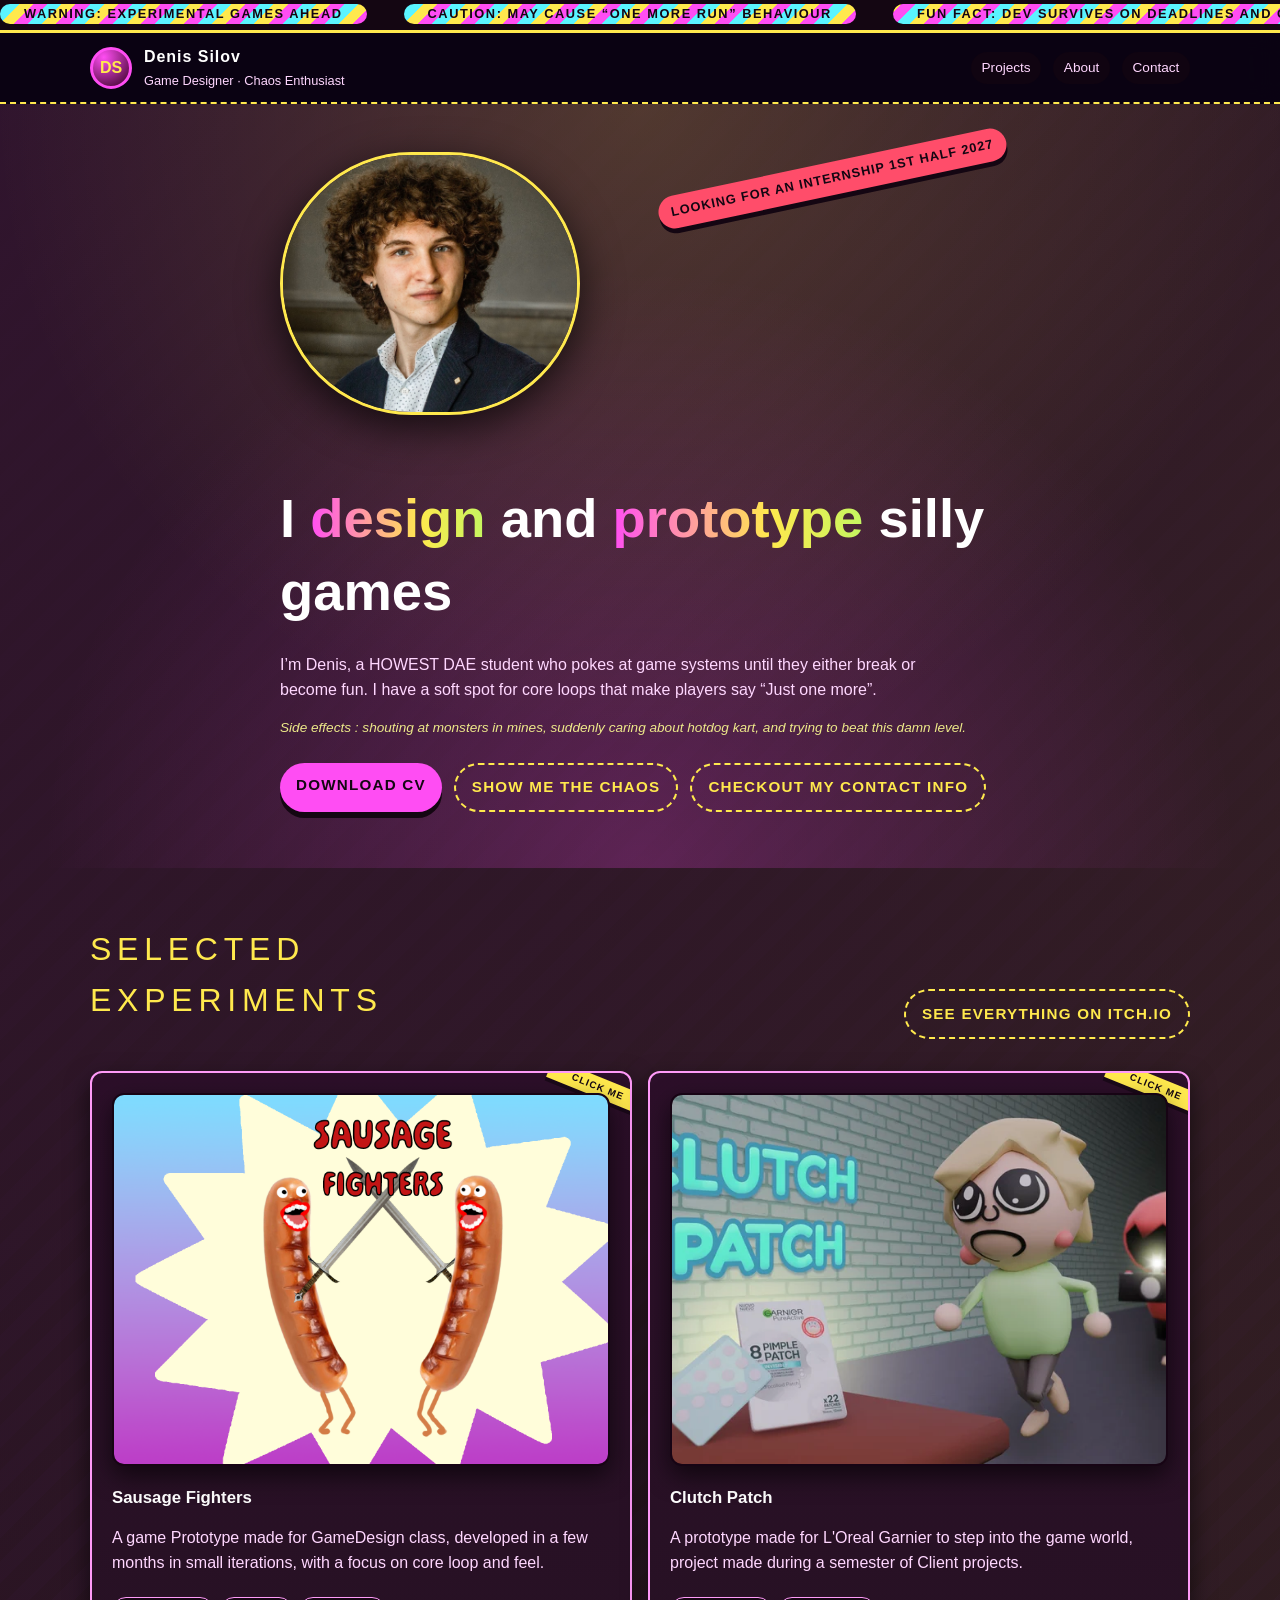
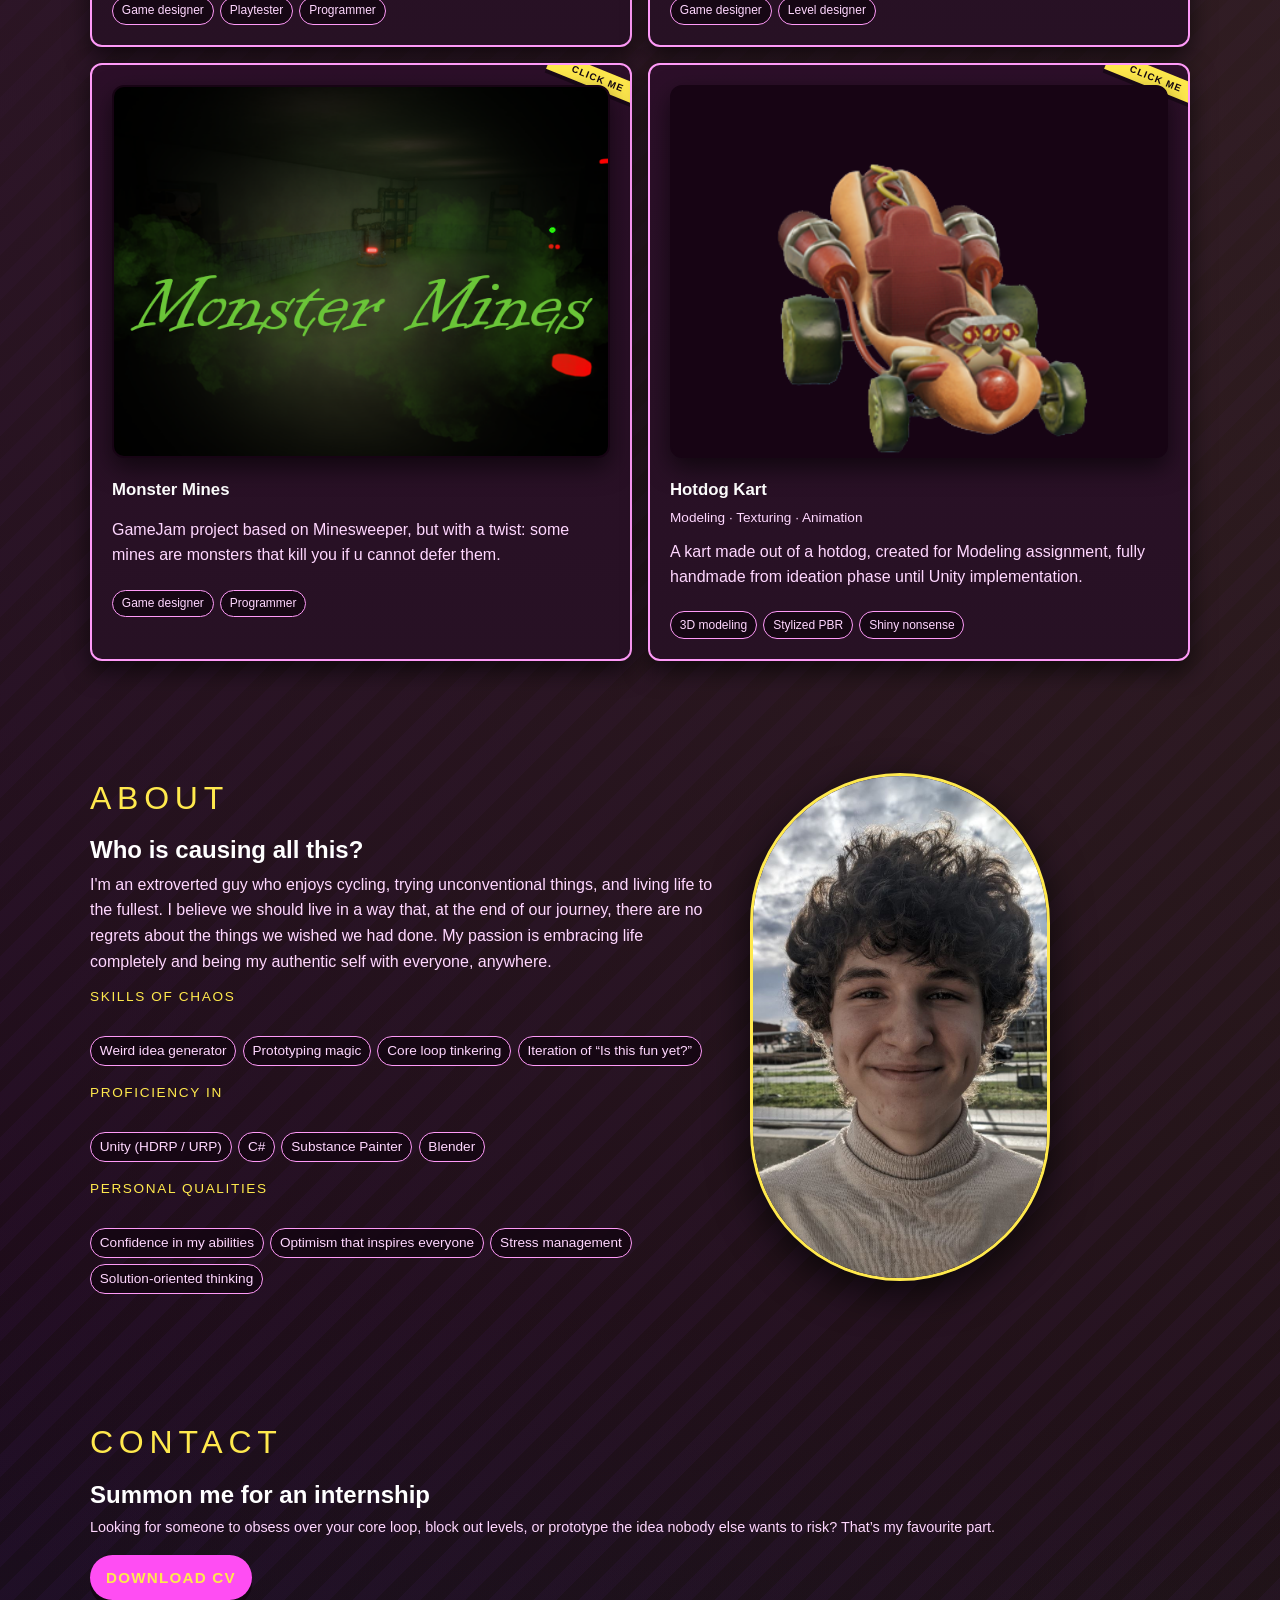
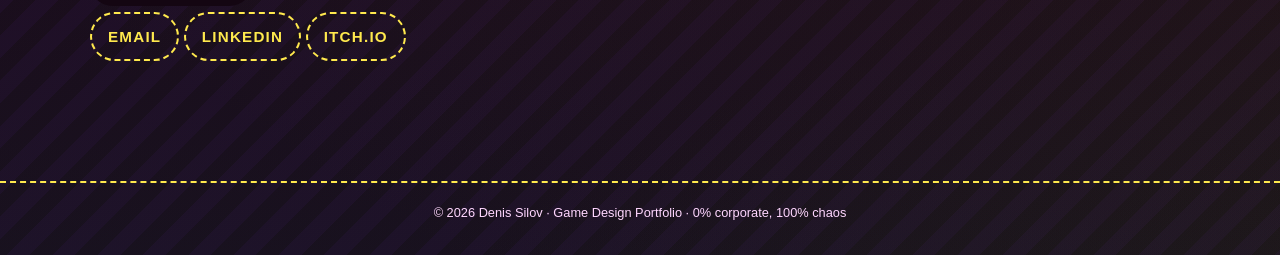
==== commit 4c2b91bb: "MAde it coooool" ====
--- a/index.html
+++ b/index.html
@@ -78,7 +78,24 @@
     }
 
     /* ANIMATIONS */
-
+    @keyframes letter-wave {
+  0%,
+  100% {
+    transform: translateY(0) rotate(0deg);
+  }
+
+  25% {
+    transform: translateY(-0.18em) rotate(-2deg);
+  }
+
+  50% {
+    transform: translateY(0) rotate(0deg);
+  }
+
+  75% {
+    transform: translateY(0.05em) rotate(1deg);
+  }
+}
     @keyframes bg-chaos {
       0% { background-position: 0% 0%; }
       25% { background-position: 100% 0%; }
@@ -355,12 +372,17 @@
 .hero-title {
   font-size: clamp(2.4rem, 4vw + 1rem, 3.4rem);
   margin-bottom: 0.5rem;
-  line-height: 1.;          /* add this (or increase) */
-  padding-bottom: 0.2em;     /* extra room for descenders */
-}
-
-    .hero-title span {
-  display: inline-block;
+
+  line-height: 1.35;
+  padding-block: 0.18em 0.28em;
+
+  overflow: visible;
+}
+
+/* The whole word: keeps its letters together in the title */
+.wave-word {
+  display: inline-flex;
+  white-space: nowrap;
 
   background: linear-gradient(
     90deg,
@@ -371,19 +393,24 @@
     var(--pink)
   );
   background-size: 250% 100%;
-  background-position: 0% 50%;
 
   -webkit-background-clip: text;
   background-clip: text;
   color: transparent;
+}
+
+/* Each individual letter */
+.wave-word > span {
+  display: inline-block;
+  color: transparent;
 
   animation:
-    gradient-bounce 3.2s ease-in-out infinite,
+    letter-wave 1.35s ease-in-out infinite,
     rainbow-text 5s linear infinite;
-}
-
-.hero-title span:nth-of-type(2) {
-  animation-delay: 0.45s, 0s;
+
+  animation-delay:
+    calc(var(--i) * 0.08s),
+    calc(var(--i) * -0.12s);
 }
 
     .hero-subtitle {
